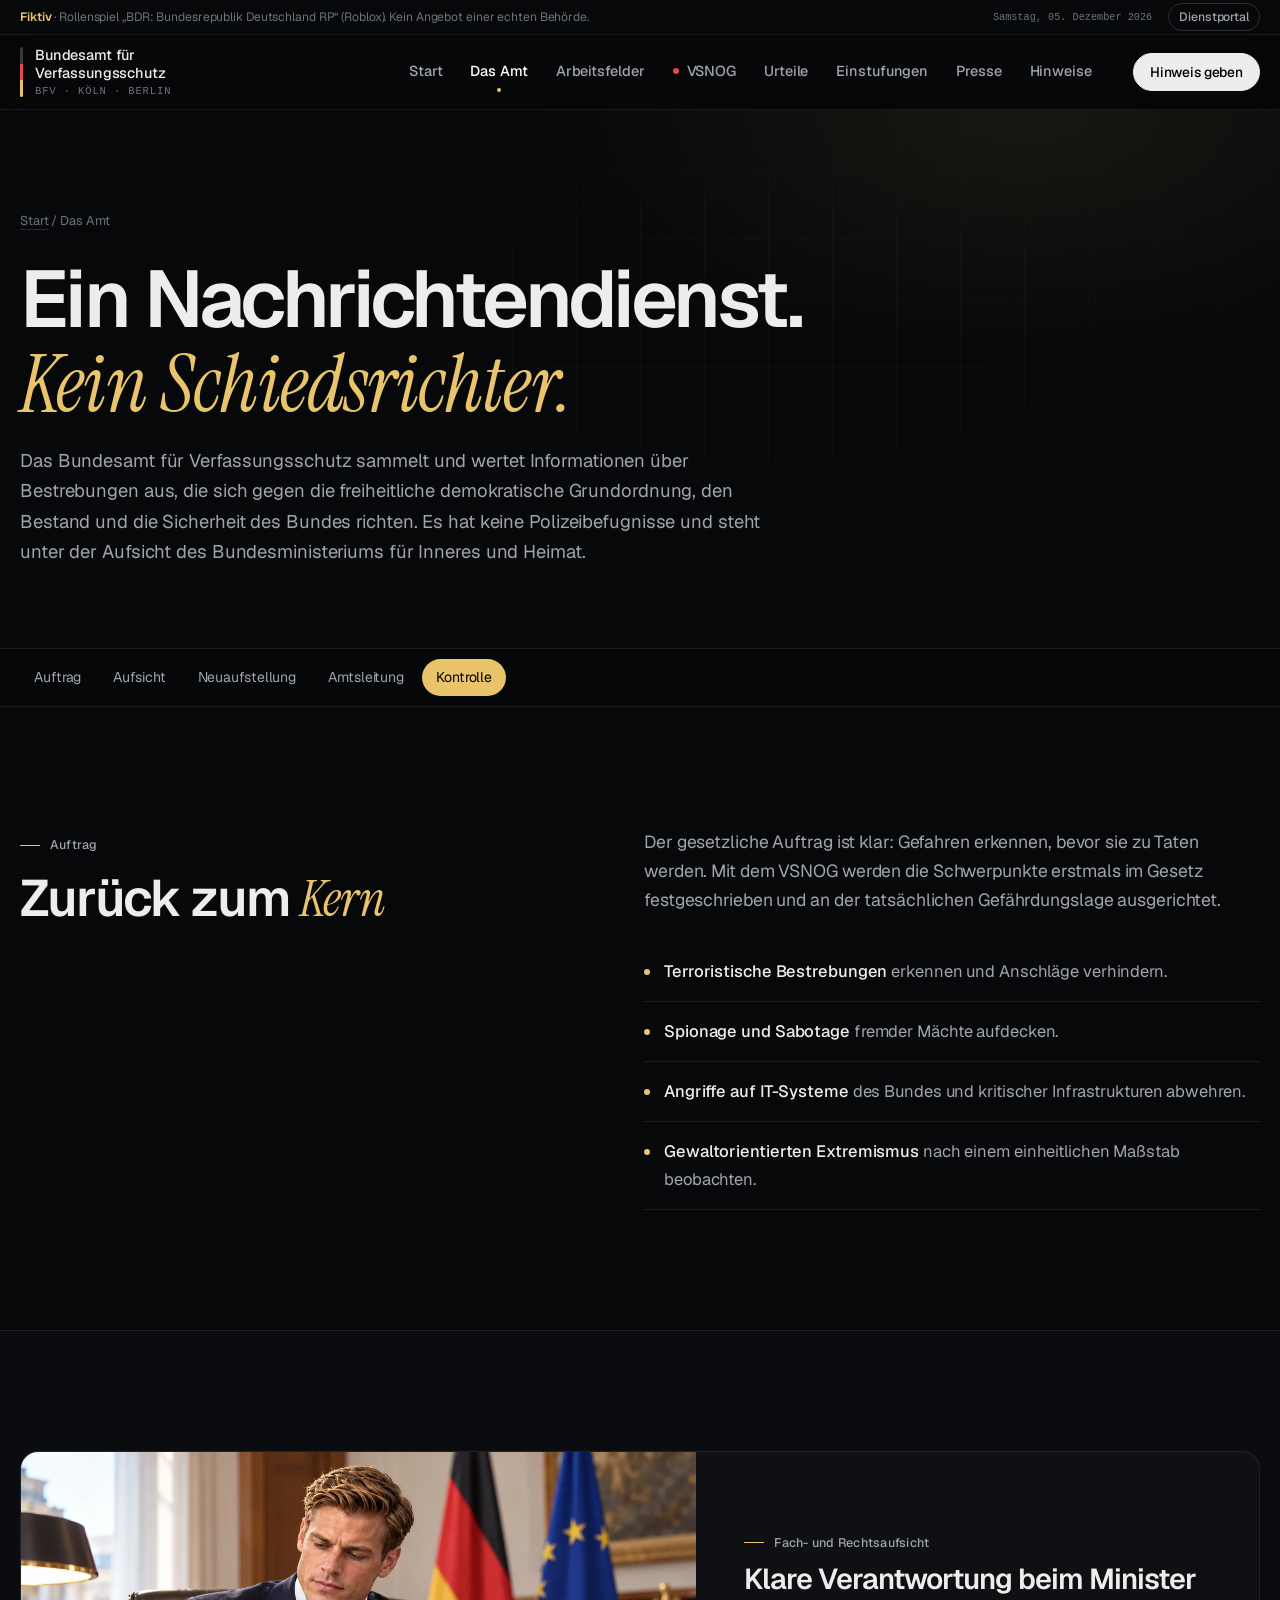
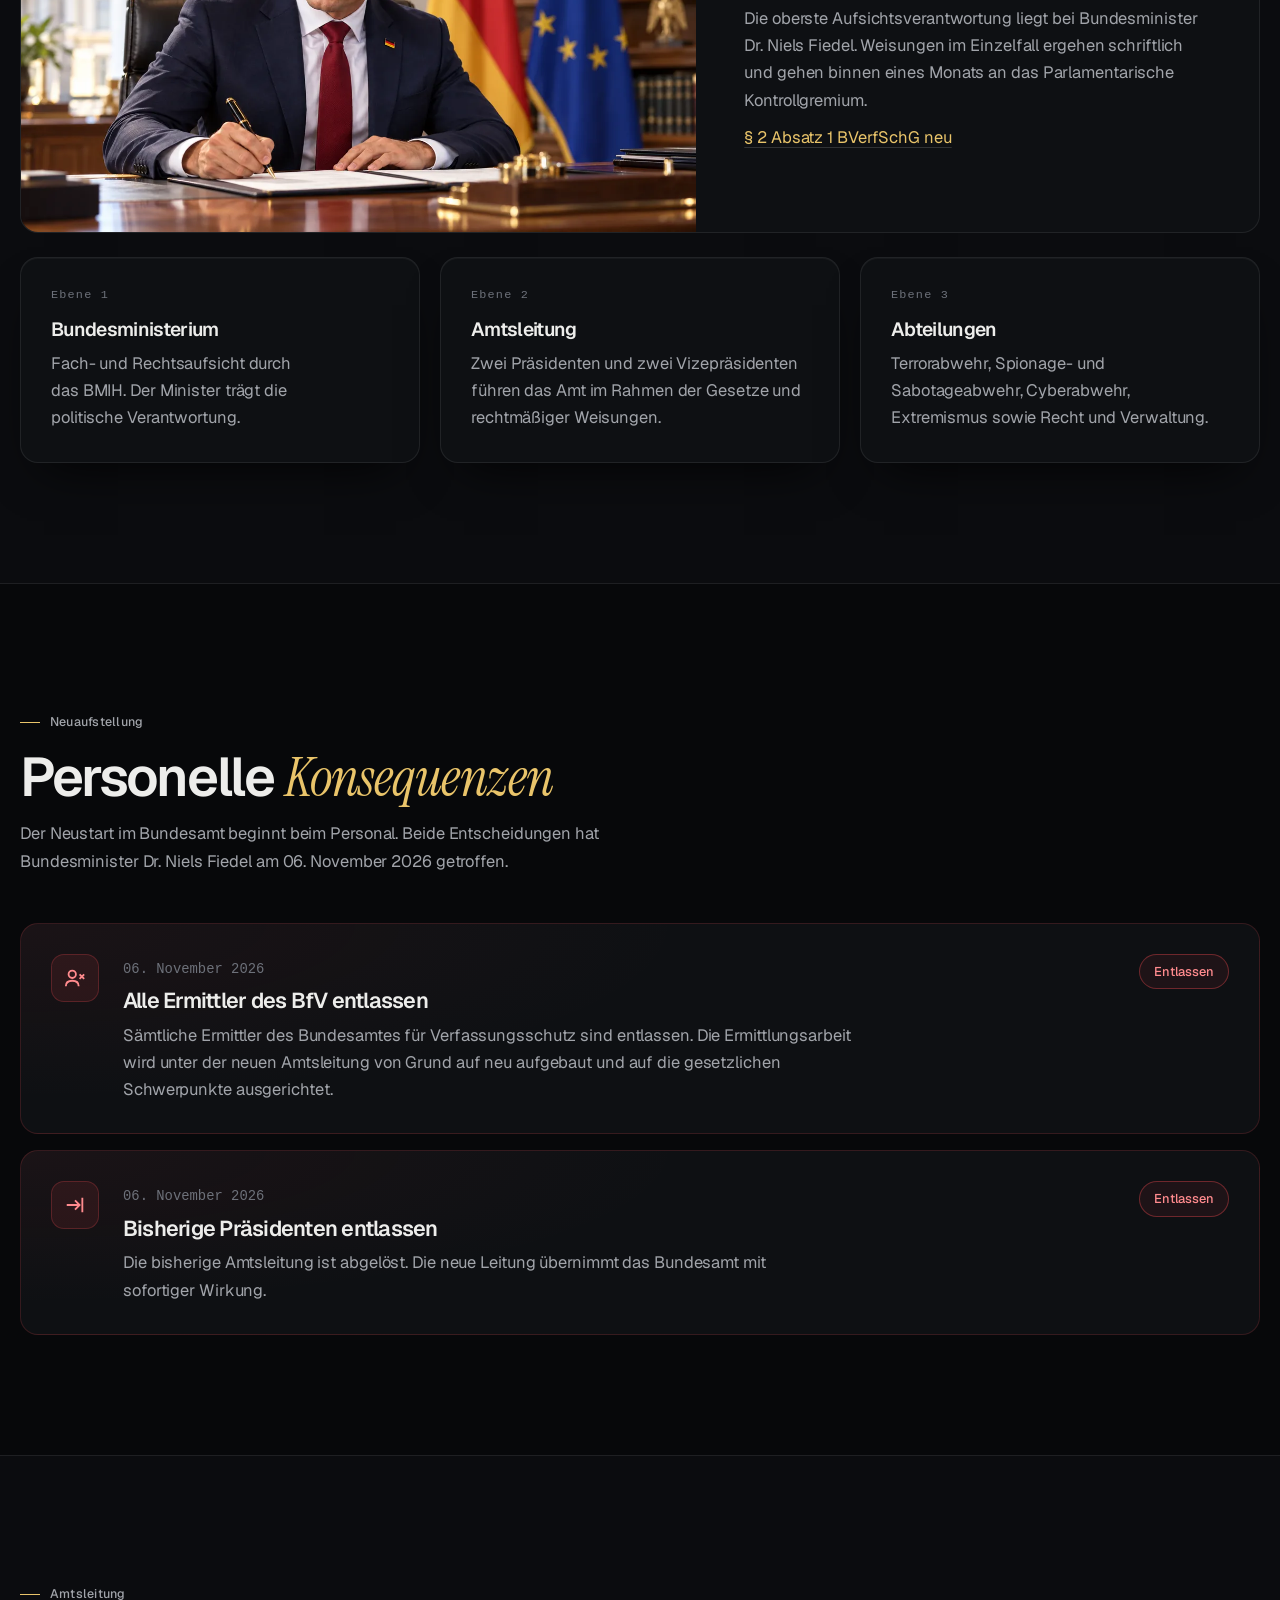
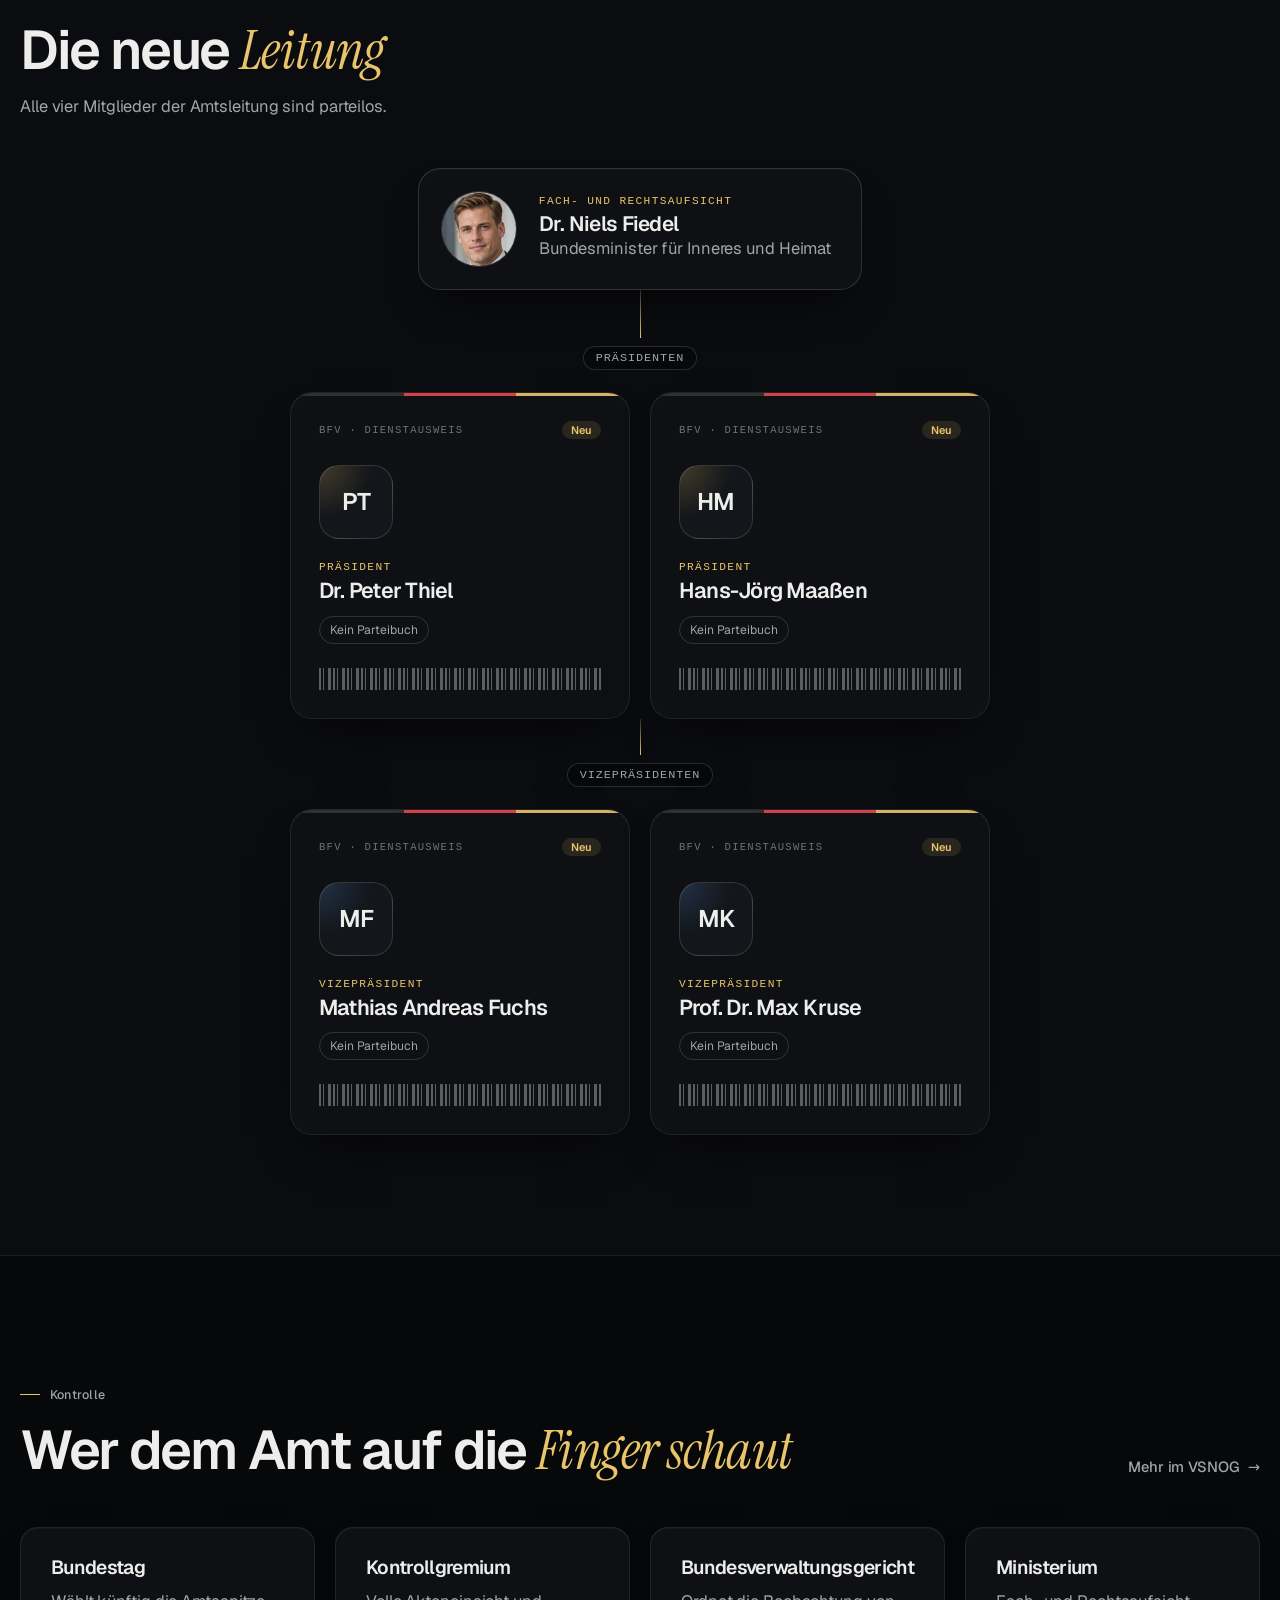
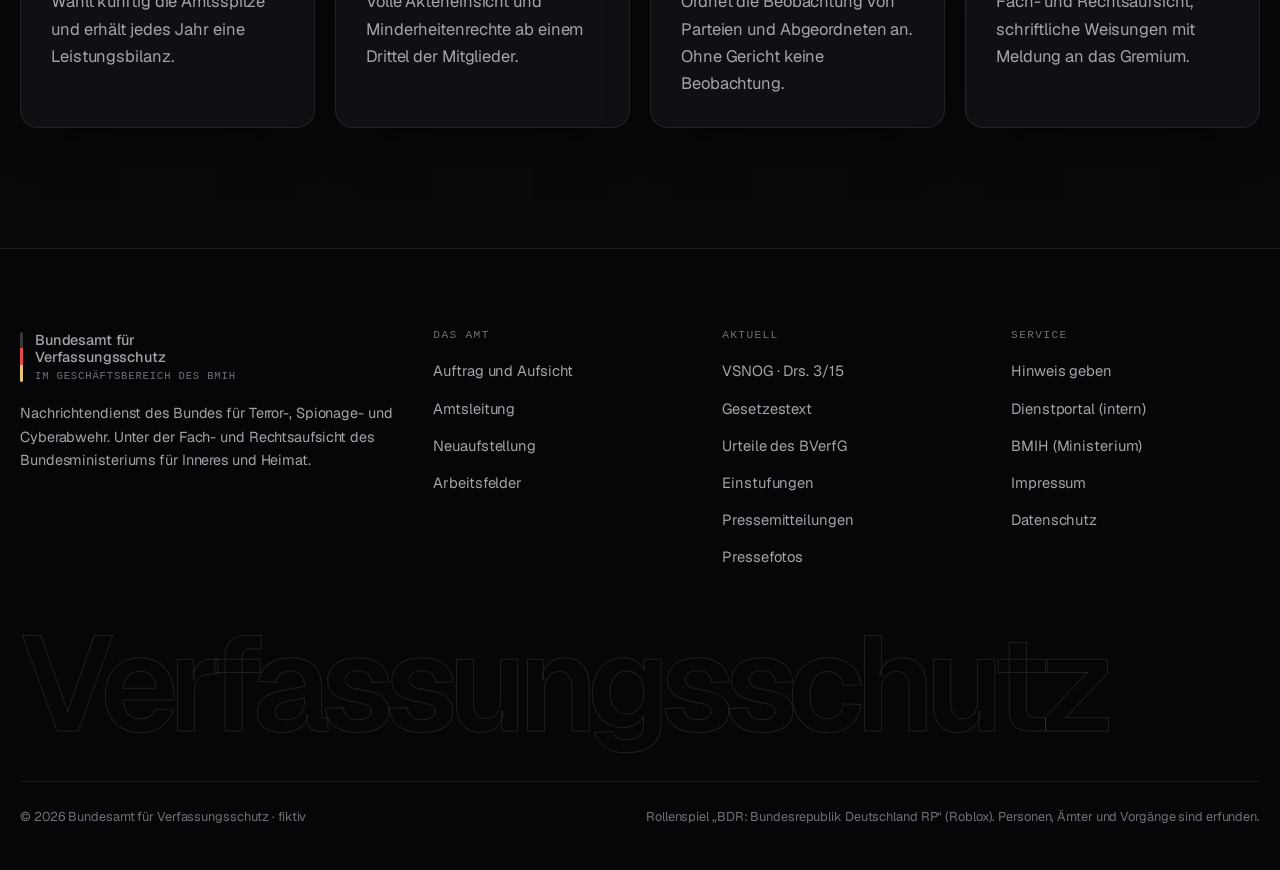
==== amt.html @ f642eb8d "Cache-Version anheben, damit der neue Kopf ohne Wappen sofort ankommt Co-Authored-By: Claude Opus 5." ====
<!doctype html>
<html lang="de">
<head>
  <meta charset="utf-8">
  <meta name="viewport" content="width=device-width, initial-scale=1">
  <title>Das Amt · Bundesamt für Verfassungsschutz · fiktiv</title>
  <meta name="description" content="Auftrag, Aufsicht, Neuaufstellung und die neue Amtsleitung des Bundesamtes für Verfassungsschutz (fiktiv).">
  <meta name="robots" content="noindex, nofollow">
  <meta name="theme-color" content="#07080a">
  <link rel="icon" href="assets/logo.svg" type="image/svg+xml">
  <link rel="preload" href="assets/fonts/geist.woff2" as="font" type="font/woff2" crossorigin>
  <link rel="stylesheet" href="assets/vs.css?v=3">
</head>
<body data-page="amt">
  <main id="main">
    <section class="page-head">
      <div class="hero-grid" aria-hidden="true"></div>
      <div class="container">
        <nav class="crumbs" aria-label="Brotkrumen"><a href="index.html">Start</a> / Das Amt</nav>
        <h1 class="reveal">Ein Nachrichtendienst. <span class="s">Kein Schiedsrichter.</span></h1>
        <p class="reveal" style="--d:.05s">Das Bundesamt für Verfassungsschutz sammelt und wertet Informationen über Bestrebungen aus, die sich gegen die freiheitliche demokratische Grundordnung, den Bestand und die Sicherheit des Bundes richten. Es hat keine Polizeibefugnisse und steht unter der Aufsicht des Bundesministeriums für Inneres und Heimat.</p>
      </div>
    </section>

    <nav class="subnav" aria-label="Auf dieser Seite"><div class="container">
      <a href="#auftrag">Auftrag</a><a href="#aufsicht">Aufsicht</a><a href="#personal">Neuaufstellung</a><a href="#leitung">Amtsleitung</a><a href="#kontrolle">Kontrolle</a>
    </div></nav>

    <section class="section" id="auftrag">
      <div class="container two">
        <div><span class="kicker">Auftrag</span><h2 style="font-size:clamp(2rem,4.4vw,3.2rem)">Zurück zum <span class="s">Kern</span></h2></div>
        <div>
          <p class="muted" style="font-size:1.1rem">Der gesetzliche Auftrag ist klar: Gefahren erkennen, bevor sie zu Taten werden. Mit dem VSNOG werden die Schwerpunkte erstmals im Gesetz festgeschrieben und an der tatsächlichen Gefährdungslage ausgerichtet.</p>
          <ul class="list-plain" style="margin-top:28px">
            <li><span><b>Terroristische Bestrebungen</b> erkennen und Anschläge verhindern.</span></li>
            <li><span><b>Spionage und Sabotage</b> fremder Mächte aufdecken.</span></li>
            <li><span><b>Angriffe auf IT-Systeme</b> des Bundes und kritischer Infrastrukturen abwehren.</span></li>
            <li><span><b>Gewaltorientierten Extremismus</b> nach einem einheitlichen Maßstab beobachten.</span></li>
          </ul>
        </div>
      </div>
    </section>

    <section class="section alt" id="aufsicht">
      <div class="container">
        <figure class="photo-band reveal">
          <img src="assets/fotos/buero-unterschrift.webp" alt="Bundesminister Dr. Niels Fiedel bei einer Unterzeichnung im Ministerbüro" width="1672" height="941" loading="lazy" decoding="async">
          <figcaption>
            <span class="kicker" style="margin:0">Fach- und Rechtsaufsicht</span>
            <b>Klare Verantwortung beim Minister</b>
            <span>Die oberste Aufsichtsverantwortung liegt bei Bundesminister Dr. Niels Fiedel. Weisungen im Einzelfall ergehen schriftlich und gehen binnen eines Monats an das Parlamentarische Kontrollgremium.</span>
            <a href="vsnog.html#art1" style="color:var(--gold)">§ 2 Absatz 1 BVerfSchG neu</a>
          </figcaption>
        </figure>
        <div class="grid-3">
          <article class="card reveal"><span class="num">Ebene 1</span><h3>Bundesministerium</h3><p>Fach- und Rechtsaufsicht durch das BMIH. Der Minister trägt die politische Verantwortung.</p></article>
          <article class="card reveal" style="--d:.05s"><span class="num">Ebene 2</span><h3>Amtsleitung</h3><p>Zwei Präsidenten und zwei Vizepräsidenten führen das Amt im Rahmen der Gesetze und rechtmäßiger Weisungen.</p></article>
          <article class="card reveal" style="--d:.1s"><span class="num">Ebene 3</span><h3>Abteilungen</h3><p>Terrorabwehr, Spionage- und Sabotageabwehr, Cyberabwehr, Extremismus sowie Recht und Verwaltung.</p></article>
        </div>
      </div>
    </section>

    <section class="section" id="personal">
      <div class="container">
        <div class="section-head"><div><span class="kicker">Neuaufstellung</span><h2>Personelle <span class="s">Konsequenzen</span></h2><p>Der Neustart im Bundesamt beginnt beim Personal. Beide Entscheidungen hat Bundesminister Dr. Niels Fiedel am 06. November 2026 getroffen.</p></div></div>
        <article class="alert reveal">
          <div class="ic"><svg viewBox="0 0 24 24" fill="none" stroke="currentColor" stroke-width="2" aria-hidden="true"><circle cx="9" cy="8" r="4"/><path d="M2 21c0-4 3-6 7-6s7 2 7 6M17 8l5 5M22 8l-5 5"/></svg></div>
          <div><time datetime="2026-11-06">06. November 2026</time><h3>Alle Ermittler des BfV entlassen</h3><p>Sämtliche Ermittler des Bundesamtes für Verfassungsschutz sind entlassen. Die Ermittlungsarbeit wird unter der neuen Amtsleitung von Grund auf neu aufgebaut und auf die gesetzlichen Schwerpunkte ausgerichtet.</p></div>
          <span class="stamp">Entlassen</span>
        </article>
        <article class="alert reveal" style="--d:.05s">
          <div class="ic"><svg viewBox="0 0 24 24" fill="none" stroke="currentColor" stroke-width="2" aria-hidden="true"><path d="M3 12h13M12 7l5 5-5 5M20 4v16"/></svg></div>
          <div><time datetime="2026-11-06">06. November 2026</time><h3>Bisherige Präsidenten entlassen</h3><p>Die bisherige Amtsleitung ist abgelöst. Die neue Leitung übernimmt das Bundesamt mit sofortiger Wirkung.</p></div>
          <span class="stamp">Entlassen</span>
        </article>
      </div>
    </section>

    <section class="section alt" id="leitung">
      <div class="container">
        <div class="section-head"><div><span class="kicker">Amtsleitung</span><h2>Die neue <span class="s">Leitung</span></h2><p>Alle vier Mitglieder der Amtsleitung sind parteilos.</p></div></div>
        <div class="org">
          <div class="org-top reveal"><img src="assets/fotos/minister-fiedel-av.webp" alt="" width="120" height="120"><div><span class="role">Fach- und Rechtsaufsicht</span><h3>Dr. Niels Fiedel</h3><span class="muted">Bundesminister für Inneres und Heimat</span></div></div>
          <div class="org-line" aria-hidden="true"></div>
          <span class="tier">Präsidenten</span>
          <div class="people">
            <article class="person reveal" data-rank="p"><div class="top"><span>BfV · Dienstausweis</span><span class="new">Neu</span></div><div class="av" aria-hidden="true">PT</div><span class="role">Präsident</span><h3>Dr. Peter Thiel</h3><span class="party">Kein Parteibuch</span><div class="code" aria-hidden="true"></div></article>
            <article class="person reveal" data-rank="p" style="--d:.05s"><div class="top"><span>BfV · Dienstausweis</span><span class="new">Neu</span></div><div class="av" aria-hidden="true">HM</div><span class="role">Präsident</span><h3>Hans-Jörg Maaßen</h3><span class="party">Kein Parteibuch</span><div class="code" aria-hidden="true"></div></article>
          </div>
          <div class="org-line" aria-hidden="true" style="height:36px"></div>
          <span class="tier">Vizepräsidenten</span>
          <div class="people">
            <article class="person reveal" data-rank="v"><div class="top"><span>BfV · Dienstausweis</span><span class="new">Neu</span></div><div class="av" aria-hidden="true">MF</div><span class="role">Vizepräsident</span><h3>Mathias Andreas Fuchs</h3><span class="party">Kein Parteibuch</span><div class="code" aria-hidden="true"></div></article>
            <article class="person reveal" data-rank="v" style="--d:.05s"><div class="top"><span>BfV · Dienstausweis</span><span class="new">Neu</span></div><div class="av" aria-hidden="true">MK</div><span class="role">Vizepräsident</span><h3>Prof. Dr. Max Kruse</h3><span class="party">Kein Parteibuch</span><div class="code" aria-hidden="true"></div></article>
          </div>
        </div>
      </div>
    </section>

    <section class="section" id="kontrolle">
      <div class="container">
        <div class="section-head"><div><span class="kicker">Kontrolle</span><h2>Wer dem Amt auf die <span class="s">Finger schaut</span></h2></div><a class="more" href="vsnog.html">Mehr im VSNOG</a></div>
        <div class="grid-4">
          <article class="card reveal"><h3>Bundestag</h3><p>Wählt künftig die Amtsspitze und erhält jedes Jahr eine Leistungsbilanz.</p></article>
          <article class="card reveal" style="--d:.05s"><h3>Kontrollgremium</h3><p>Volle Akteneinsicht und Minderheitenrechte ab einem Drittel der Mitglieder.</p></article>
          <article class="card reveal" style="--d:.1s"><h3>Bundesverwaltungsgericht</h3><p>Ordnet die Beobachtung von Parteien und Abgeordneten an. Ohne Gericht keine Beobachtung.</p></article>
          <article class="card reveal" style="--d:.15s"><h3>Ministerium</h3><p>Fach- und Rechtsaufsicht, schriftliche Weisungen mit Meldung an das Gremium.</p></article>
        </div>
      </div>
    </section>
  </main>
  <script src="assets/vs.js?v=4"></script>
</body>
</html>
---- assets/vs.css ----
/* Bundesamt für Verfassungsschutz (fiktiv, Rollenspiel) – Gestaltung „Nacht“.
   Nur dunkel. Ruhige Flächen, Haarlinien, große Typografie, Serifen-Kursiv als Akzent. */
@font-face { font-family: "Geist"; src: url("fonts/geist.woff2") format("woff2"); font-weight: 100 900; font-display: swap; }
@font-face { font-family: "Instrument Serif"; src: url("fonts/instrument-serif.woff2") format("woff2"); font-weight: 400; font-display: swap; }
@font-face { font-family: "Instrument Serif"; src: url("fonts/instrument-serif-italic.woff2") format("woff2"); font-weight: 400; font-style: italic; font-display: swap; }
@view-transition { navigation: auto; }

:root {
  color-scheme: dark;
  --font: "Geist", "Segoe UI", system-ui, sans-serif;
  --serif: "Instrument Serif", Georgia, serif;
  --mono: ui-monospace, "SF Mono", "Cascadia Mono", Consolas, monospace;
  --bg: #07080a;
  --bg-2: #0b0c0f;
  --surface: #0e1013;
  --surface-2: #13161a;
  --text: #ededeb;
  --text-2: #a1a4aa;
  --text-3: #6d717a;
  --line: rgb(255 255 255 / 0.08);
  --line-2: rgb(255 255 255 / 0.14);
  --gold: #e9c46a;
  --red: #e5484d;
  --ok: #46a758;
  --blue: #5b9cf5;
  --radius: 18px;
  --shadow: 0 1px 0 rgb(255 255 255 / 0.04) inset, 0 24px 48px -24px rgb(0 0 0 / 0.9);
  --ease: cubic-bezier(.22, 1, .36, 1);
  --w: 1240px;
}

*, *::before, *::after { box-sizing: border-box; }
html { scroll-behavior: smooth; scroll-padding-top: 140px; -webkit-text-size-adjust: 100%; }
body { margin: 0; background: var(--bg); color: var(--text); font: 400 16.5px/1.65 var(--font); letter-spacing: -0.006em; -webkit-font-smoothing: antialiased; overflow-x: hidden; }
img { max-width: 100%; height: auto; display: block; }
h1, h2, h3, h4 { margin: 0; font-weight: 600; letter-spacing: -0.035em; line-height: 1.05; text-wrap: balance; }
p { margin: 0; text-wrap: pretty; }
a { color: var(--text); text-decoration-color: var(--line-2); text-underline-offset: 4px; transition: color .2s, text-decoration-color .2s; }
a:hover { color: #fff; text-decoration-color: var(--gold); }
::selection { background: var(--gold); color: #000; }
:focus-visible { outline: 2px solid var(--gold); outline-offset: 3px; border-radius: 6px; }
.container { width: min(var(--w), 100% - 40px); margin-inline: auto; }
.muted { color: var(--text-2); }
.mono, time { font-family: var(--mono); font-size: .84em; letter-spacing: 0; }
.s { font-family: var(--serif); font-style: italic; font-weight: 400; letter-spacing: -0.01em; color: var(--gold); }
.skip { position: absolute; left: -999px; top: 8px; z-index: 200; padding: 10px 16px; background: var(--text); color: #000; border-radius: 99px; }
.skip:focus { left: 12px; }

/* Lesefortschritt */
.read-progress { position: fixed; inset: 0 0 auto 0; height: 2px; z-index: 120; pointer-events: none; transform-origin: 0 50%; transform: scaleX(var(--rp, 0)); background: linear-gradient(90deg, #333 0 33.3%, var(--red) 33.3% 66.6%, var(--gold) 66.6%); }

/* Hinweisleiste: fiktiv */
.rp-bar { border-bottom: 1px solid var(--line); background: var(--bg); color: var(--text-3); font-size: .76rem; }
.rp-bar .container { display: flex; align-items: center; justify-content: space-between; gap: 16px; min-height: 34px; }
.rp-bar b { color: var(--gold); font-weight: 600; }
.rp-bar .day { white-space: nowrap; }

/* Kopf */
.site-header { position: sticky; top: 0; z-index: 100; background: rgb(7 8 10 / .74); backdrop-filter: saturate(160%) blur(18px); -webkit-backdrop-filter: saturate(160%) blur(18px); border-bottom: 1px solid var(--line); view-transition-name: kopf; }
.head-row { display: flex; align-items: center; gap: 28px; min-height: 74px; }
.logo { display: inline-flex; align-items: stretch; gap: 12px; text-decoration: none; color: var(--text); flex-shrink: 0; }
.logo .flag { display: flex; flex-direction: column; width: 3px; border-radius: 2px; overflow: hidden; }
.logo .flag i { flex: 1; }
.logo .flag i:nth-child(1) { background: #3a3a3a; }
.logo .flag i:nth-child(2) { background: var(--red); }
.logo .flag i:nth-child(3) { background: var(--gold); }
.logo .words { font-size: .9rem; font-weight: 500; letter-spacing: -0.01em; line-height: 1.22; }
.logo .words small { display: block; margin-top: 3px; color: var(--text-3); font: 500 .66rem var(--mono); letter-spacing: .08em; text-transform: uppercase; }
.mainnav { display: flex; gap: 2px; margin-left: auto; }
.mainnav a { position: relative; padding: 8px 13px; border-radius: 99px; color: var(--text-2); font-size: .9rem; font-weight: 500; text-decoration: none; transition: color .2s, background .2s; }
.mainnav a::after { content: ""; position: absolute; left: 50%; bottom: 0; width: 4px; height: 4px; border-radius: 50%; background: var(--gold); transform: translateX(-50%) scale(0); transition: transform .3s var(--ease); }
.mainnav a:hover { color: var(--text); background: rgb(255 255 255 / .04); }
.mainnav a[aria-current="page"] { color: #fff; }
.mainnav a[aria-current="page"]::after { transform: translateX(-50%) scale(1); }
.mainnav a.hot::before { content: ""; display: inline-block; width: 6px; height: 6px; margin-right: 8px; vertical-align: 2px; border-radius: 50%; background: var(--red); animation: hot 2.2s ease-out infinite; }
@keyframes hot { 0% { box-shadow: 0 0 0 0 rgb(229 72 77 / .6); } 70%, 100% { box-shadow: 0 0 0 7px rgb(229 72 77 / 0); } }
.head-cta { flex-shrink: 0; }
.menu-btn { display: none; margin-left: auto; width: 44px; height: 44px; align-items: center; justify-content: center; border: 1px solid var(--line-2); border-radius: 99px; background: transparent; color: var(--text); cursor: pointer; }
.menu-btn svg { width: 18px; height: 18px; }

/* Schaltflächen */
.btn { position: relative; display: inline-flex; align-items: center; gap: 10px; padding: 12px 22px; border: 1px solid var(--line-2); border-radius: 99px; background: transparent; color: var(--text); font: 500 .93rem var(--font); letter-spacing: -0.01em; text-decoration: none; cursor: pointer; transition: background .25s, border-color .25s, color .25s, transform .25s var(--ease), box-shadow .25s; }
.btn:hover { background: rgb(255 255 255 / .06); border-color: rgb(255 255 255 / .3); color: #fff; transform: translateY(-1px); }
.btn:active { transform: scale(.98); }
.btn-primary { background: var(--text); border-color: var(--text); color: #000; }
.btn-primary:hover { background: #fff; border-color: #fff; color: #000; box-shadow: 0 10px 40px -10px rgb(233 196 106 / .55); }
.btn-sm { padding: 9px 16px; font-size: .86rem; }
.btn svg { width: 15px; height: 15px; }

/* Abschnitte */
.section { padding: 120px 0; }
.section.alt { background: var(--bg-2); border-block: 1px solid var(--line); }
.section-head { display: flex; justify-content: space-between; align-items: end; gap: 24px; margin-bottom: 48px; }
.section-head h2 { font-size: clamp(2rem, 4.4vw, 3.4rem); }
.section-head p { margin-top: 14px; max-width: 60ch; color: var(--text-2); }
.kicker { display: inline-flex; align-items: center; gap: 10px; margin-bottom: 16px; color: var(--text-2); font-size: .78rem; font-weight: 500; letter-spacing: .02em; }
.kicker::before { content: ""; width: 20px; height: 1px; background: var(--gold); }
.more { display: inline-flex; align-items: center; gap: 8px; color: var(--text-2); font-size: .92rem; font-weight: 500; text-decoration: none; white-space: nowrap; }
.more::after { content: "→"; transition: transform .3s var(--ease); }
.more:hover { color: #fff; }
.more:hover::after { transform: translateX(4px); }

/* Startbühne */
.hero { position: relative; overflow: hidden; isolation: isolate; padding: 110px 0 96px; border-bottom: 1px solid var(--line); }
.hero::before { content: ""; position: absolute; inset: 0; z-index: -2;
  background: radial-gradient(900px 520px at 78% 10%, rgb(233 196 106 / .10), transparent 65%), radial-gradient(700px 500px at 0% 100%, rgb(91 156 245 / .05), transparent 70%); }
.hero-grid { position: absolute; inset: 0; z-index: -1; opacity: .5; pointer-events: none; overflow: hidden;
  background-image: linear-gradient(var(--line) 1px, transparent 1px), linear-gradient(90deg, var(--line) 1px, transparent 1px);
  background-size: 64px 64px; mask-image: radial-gradient(70% 70% at 60% 40%, #000 20%, transparent 75%); -webkit-mask-image: radial-gradient(70% 70% at 60% 40%, #000 20%, transparent 75%); }
.hero-grid::after { content: ""; position: absolute; left: 0; right: 0; height: 160px; top: -160px; background: linear-gradient(180deg, transparent, rgb(233 196 106 / .07), transparent); animation: scan 9s linear infinite; }
@keyframes scan { to { transform: translateY(1100px); } }
.hero-in { display: grid; grid-template-columns: minmax(0, 1.25fr) minmax(0, .9fr); gap: 64px; align-items: center; }
.eyebrow { display: inline-flex; flex-wrap: wrap; align-items: center; gap: 10px; margin-bottom: 30px; padding: 6px 14px 6px 8px; border: 1px solid var(--line-2); border-radius: 99px; color: var(--text-2); font-size: .8rem; text-decoration: none; background: rgb(255 255 255 / .02); }
.eyebrow b { padding: 2px 9px; border-radius: 99px; background: rgb(229 72 77 / .14); color: #ff8b8e; font-weight: 600; font-size: .72rem; }
a.eyebrow:hover { border-color: rgb(255 255 255 / .3); color: var(--text); }
.hero h1 { font-size: clamp(3rem, 7.6vw, 6.4rem); letter-spacing: -0.055em; line-height: .96; }
.hero h1 .s { display: inline-block; font-size: 1.04em; padding-right: .05em; }
.hero .lead { max-width: 54ch; margin-top: 28px; font-size: 1.18rem; color: var(--text-2); }
.hero .actions { display: flex; flex-wrap: wrap; gap: 12px; margin-top: 36px; }

/* Lagebild-Tafel */
.lage { position: relative; padding: 26px; border: 1px solid var(--line-2); border-radius: 22px; background: linear-gradient(180deg, rgb(255 255 255 / .03), rgb(255 255 255 / .01)), var(--surface); box-shadow: var(--shadow); }
.lage::before { content: ""; position: absolute; left: 26px; right: 26px; top: -1px; height: 1px; background: linear-gradient(90deg, transparent, var(--gold), transparent); }
.lage-head { display: flex; align-items: center; justify-content: space-between; gap: 12px; padding-bottom: 16px; margin-bottom: 6px; border-bottom: 1px solid var(--line); }
.lage-head span { font: 500 .7rem var(--mono); letter-spacing: .12em; text-transform: uppercase; color: var(--text-3); }
.lage-head .live { display: inline-flex; align-items: center; gap: 7px; color: var(--ok); }
.lage-head .live::before { content: ""; width: 6px; height: 6px; border-radius: 50%; background: currentColor; animation: hot 2.2s ease-out infinite; }
.lage ul { list-style: none; margin: 0; padding: 0; }
.lage li { display: grid; grid-template-columns: 1fr auto; gap: 4px 16px; padding: 14px 0; border-bottom: 1px solid var(--line); }
.lage li:last-child { border-bottom: 0; }
.lage li small { grid-column: 1 / -1; color: var(--text-3); font-size: .8rem; }
.lage li b { font-weight: 500; font-size: .95rem; }
.pill { justify-self: end; align-self: start; display: inline-flex; align-items: center; gap: 6px; padding: 2px 10px; border-radius: 99px; border: 1px solid var(--line-2); font: 500 .72rem var(--font); color: var(--text-2); white-space: nowrap; }
.pill::before { content: ""; width: 6px; height: 6px; border-radius: 50%; background: var(--c, var(--text-3)); }
.pill.ok { --c: var(--ok); }
.pill.red { --c: var(--red); color: #ff8b8e; border-color: rgb(229 72 77 / .3); }
.pill.gold { --c: var(--gold); color: var(--gold); border-color: rgb(233 196 106 / .3); }
.pill.blue { --c: var(--blue); }
.mini-clock { display: grid; grid-template-columns: repeat(4, 1fr); gap: 8px; margin-top: 18px; }
.mini-clock div { padding: 10px 4px; text-align: center; border: 1px solid var(--line); border-radius: 12px; background: var(--bg-2); }
.mini-clock b { display: block; font-size: 1.5rem; font-weight: 600; letter-spacing: -0.04em; font-variant-numeric: tabular-nums; }
.mini-clock span { color: var(--text-3); font-size: .7rem; }
.is-live .mini-clock { display: none; }
.live-note { display: none; margin-top: 16px; padding: 12px 14px; border-radius: 12px; background: rgb(70 167 88 / .1); color: #8fd19c; font-size: .88rem; }
.is-live .live-note { display: block; }

/* Laufband */
.marquee { overflow: hidden; border-bottom: 1px solid var(--line); background: var(--bg-2); }
.marquee-run { display: flex; width: max-content; gap: 48px; padding: 16px 0; animation: run 40s linear infinite; }
.marquee span { display: inline-flex; align-items: center; gap: 48px; color: var(--text-3); font-size: .9rem; font-weight: 500; white-space: nowrap; }
.marquee span::after { content: "✦"; color: var(--gold); font-size: .7rem; }
@keyframes run { to { transform: translateX(-50%); } }

/* Flächen */
.card { position: relative; isolation: isolate; padding: 30px; background: var(--surface); border: 1px solid var(--line); border-radius: var(--radius); box-shadow: var(--shadow); transition: border-color .35s, transform .5s var(--ease); }
.card::after { content: ""; position: absolute; inset: 0; z-index: -1; border-radius: inherit; opacity: 0; pointer-events: none; transition: opacity .4s; background: radial-gradient(420px circle at var(--mx, 50%) var(--my, 0%), rgb(233 196 106 / .07), transparent 60%); }
.card:hover::after { opacity: 1; }
a.card { display: block; text-decoration: none; color: var(--text); }
a.card:hover, .card.lift:hover { border-color: var(--line-2); transform: translateY(-3px); color: var(--text); }
.card h3 { font-size: 1.2rem; margin-bottom: 10px; }
.card p { color: var(--text-2); }
.ico { display: grid; place-items: center; width: 46px; height: 46px; margin-bottom: 22px; border-radius: 13px; color: var(--gold); background: rgb(233 196 106 / .08); border: 1px solid rgb(233 196 106 / .18); }
.ico svg { width: 22px; height: 22px; }
.grid-4 { display: grid; grid-template-columns: repeat(4, minmax(0, 1fr)); gap: 20px; }
.grid-3 { display: grid; grid-template-columns: repeat(3, minmax(0, 1fr)); gap: 20px; }
.grid-2 { display: grid; grid-template-columns: repeat(2, minmax(0, 1fr)); gap: 20px; }
.two { display: grid; grid-template-columns: minmax(0, 1fr) minmax(0, 1.1fr); gap: 64px; align-items: start; }
.num { display: block; margin-bottom: 18px; color: var(--text-3); font: 500 .74rem var(--mono); letter-spacing: .1em; }
.card .foot { display: flex; justify-content: space-between; align-items: center; gap: 12px; margin-top: 22px; padding-top: 16px; border-top: 1px solid var(--line); color: var(--text-3); font-size: .8rem; }

/* Bento Start */
.bento { display: grid; grid-template-columns: 1.35fr 1fr 1fr; gap: 20px; }
.bento .feature { grid-row: span 2; display: flex; flex-direction: column; padding: 0; overflow: hidden; }
.bento .feature figure { margin: 0; position: relative; aspect-ratio: 16 / 11; overflow: hidden; }
.bento .feature img { width: 100%; height: 100%; object-fit: cover; transition: transform 1.2s var(--ease); }
.bento .feature:hover img { transform: scale(1.03); }
.bento .feature figure::after { content: ""; position: absolute; inset: auto 0 0 0; height: 50%; background: linear-gradient(transparent, var(--surface)); }
.bento .feature .body { padding: 4px 34px 34px; margin-top: auto; }
.bento .feature h3 { font-size: clamp(1.6rem, 2.6vw, 2.2rem); letter-spacing: -0.035em; line-height: 1.08; }
.meta { display: flex; flex-wrap: wrap; align-items: center; gap: 8px 14px; margin-bottom: 14px; color: var(--text-3); font-size: .8rem; }
.tag { padding: 3px 10px; border-radius: 99px; background: rgb(255 255 255 / .05); border: 1px solid var(--line); color: var(--text-2); font-size: .72rem; font-weight: 500; }
.tag.red { background: rgb(229 72 77 / .1); border-color: rgb(229 72 77 / .25); color: #ff8b8e; }
.tag.gold { background: rgb(233 196 106 / .08); border-color: rgb(233 196 106 / .25); color: var(--gold); }

/* Zahlen */
.stats { display: grid; grid-template-columns: repeat(4, minmax(0, 1fr)); border: 1px solid var(--line); border-radius: var(--radius); overflow: hidden; background: var(--surface); }
.stat { padding: 30px 28px; border-right: 1px solid var(--line); }
.stat:last-child { border-right: 0; }
.stat b { display: block; font-size: clamp(2.2rem, 4vw, 3.2rem); font-weight: 600; letter-spacing: -0.05em; line-height: 1; font-variant-numeric: tabular-nums; }
.stat b .s { font-size: .9em; }
.stat span { display: block; margin-top: 12px; color: var(--text-2); font-size: .9rem; }

/* Zitat mit Foto */
.stage { position: relative; overflow: hidden; isolation: isolate; min-height: 620px; display: flex; align-items: flex-end; border-block: 1px solid var(--line); }
.stage > img { position: absolute; inset: 0; z-index: -2; width: 100%; height: 100%; object-fit: cover; object-position: 30% 30%; }
.stage::before { content: ""; position: absolute; inset: 0; z-index: -1; background: linear-gradient(90deg, rgb(7 8 10 / .15) 0%, rgb(7 8 10 / .7) 52%, rgb(7 8 10 / .96) 75%), linear-gradient(0deg, var(--bg) 0%, transparent 40%); }
.stage .container { display: flex; justify-content: flex-end; padding: 96px 0; }
.stage figure { margin: 0; max-width: 560px; }
.stage blockquote { margin: 0 0 26px; font-family: var(--serif); font-size: clamp(1.7rem, 3.2vw, 2.5rem); line-height: 1.18; letter-spacing: -0.01em; }
.stage figcaption b { display: block; font-weight: 600; }
.stage figcaption span { color: var(--text-2); font-size: .92rem; }
.stage .btn { margin-top: 26px; }

/* Leitung / Organigramm */
.org { display: grid; justify-items: center; }
.org-top { display: flex; align-items: center; gap: 22px; padding: 22px 30px 22px 22px; background: var(--surface); border: 1px solid var(--line-2); border-radius: 22px; box-shadow: var(--shadow); }
.org-top img { width: 76px; height: 76px; border-radius: 50%; object-fit: cover; border: 1px solid var(--line-2); }
.org-top h3 { font-size: 1.3rem; }
.role { display: block; margin-bottom: 6px; color: var(--gold); font: 500 .7rem var(--mono); letter-spacing: .12em; text-transform: uppercase; }
.org-line { width: 1px; height: 48px; background: linear-gradient(var(--line-2), var(--gold)); }
.tier { margin: 8px 0 22px; padding: 4px 12px; border: 1px solid var(--line-2); border-radius: 99px; color: var(--text-2); font: 500 .74rem var(--mono); letter-spacing: .08em; text-transform: uppercase; background: var(--bg); }
.people { display: grid; grid-template-columns: repeat(2, minmax(0, 340px)); gap: 20px; justify-content: center; width: 100%; }
.person { position: relative; overflow: hidden; padding: 28px; border: 1px solid var(--line); border-radius: 22px; background: var(--surface); box-shadow: var(--shadow); transition: transform .5s var(--ease), border-color .35s; }
.person:hover { transform: translateY(-3px); border-color: var(--line-2); }
.person::before { content: ""; position: absolute; inset: 0 0 auto 0; height: 3px; background: linear-gradient(90deg, #333 0 33.3%, var(--red) 33.3% 66.6%, var(--gold) 66.6%); opacity: .9; }
.person .top { display: flex; justify-content: space-between; align-items: center; margin-bottom: 26px; color: var(--text-3); font: 500 .66rem var(--mono); letter-spacing: .12em; text-transform: uppercase; }
.person .new { padding: 2px 9px; border-radius: 99px; background: rgb(233 196 106 / .12); color: var(--gold); font: 600 .68rem var(--font); letter-spacing: 0; text-transform: none; }
.av { display: grid; place-items: center; width: 74px; height: 74px; margin-bottom: 22px; border-radius: 20px; font-size: 1.5rem; font-weight: 600; letter-spacing: -0.04em; color: var(--text); background: radial-gradient(120% 120% at 0% 0%, rgb(233 196 106 / .22), transparent 60%), var(--surface-2); border: 1px solid var(--line-2); }
.person[data-rank="v"] .av { background: radial-gradient(120% 120% at 0% 0%, rgb(91 156 245 / .2), transparent 60%), var(--surface-2); }
.person h3 { font-size: 1.35rem; }
.person p { margin-top: 12px; color: var(--text-2); font-size: .92rem; }
.person .party { display: inline-flex; margin-top: 14px; padding: 3px 10px; border-radius: 99px; border: 1px solid var(--line-2); color: var(--text-2); font-size: .76rem; }
.person .code { height: 22px; margin-top: 24px; opacity: .35; background: repeating-linear-gradient(90deg, var(--text) 0 2px, transparent 2px 4px, var(--text) 4px 5px, transparent 5px 9px, var(--text) 9px 12px, transparent 12px 14px); }

/* Personalmeldungen */
.alert { display: grid; grid-template-columns: auto 1fr auto; gap: 24px; align-items: start; padding: 30px; border: 1px solid rgb(229 72 77 / .18); border-radius: var(--radius); background: radial-gradient(90% 140% at 0% 0%, rgb(229 72 77 / .06), transparent 60%), var(--surface); }
.alert + .alert { margin-top: 16px; }
.alert .ic { display: grid; place-items: center; width: 48px; height: 48px; border-radius: 13px; color: #ff8b8e; background: rgb(229 72 77 / .1); border: 1px solid rgb(229 72 77 / .25); }
.alert .ic svg { width: 22px; height: 22px; }
.alert time { color: var(--text-3); }
.alert h3 { margin: 8px 0 10px; font-size: 1.35rem; }
.alert p { color: var(--text-2); max-width: 70ch; }
.stamp { padding: 6px 14px; border-radius: 99px; border: 1px solid rgb(229 72 77 / .4); color: #ff8b8e; font-size: .8rem; font-weight: 500; background: rgb(229 72 77 / .08); white-space: nowrap; }

/* Foto-Band */
.photo-band { display: grid; grid-template-columns: 1.2fr 1fr; margin: 0 0 24px; overflow: hidden; border: 1px solid var(--line); border-radius: var(--radius); background: var(--surface); }
.photo-band img { width: 100%; height: 100%; object-fit: cover; min-height: 320px; }
.photo-band figcaption { display: flex; flex-direction: column; justify-content: center; gap: 10px; padding: 48px; }
.photo-band figcaption b { font-size: 1.8rem; font-weight: 600; letter-spacing: -0.035em; line-height: 1.1; }
.photo-band figcaption span { color: var(--text-2); }

/* Seitenkopf */
.page-head { position: relative; overflow: hidden; isolation: isolate; padding: 100px 0 80px; border-bottom: 1px solid var(--line); }
.page-head::before { content: ""; position: absolute; inset: 0; z-index: -2; background: radial-gradient(700px 360px at 80% 0%, rgb(233 196 106 / .08), transparent 70%); }
.page-head .hero-grid { opacity: .35; }
.page-head h1 { max-width: 18ch; font-size: clamp(2.6rem, 6.4vw, 5rem); letter-spacing: -0.045em; margin-bottom: 20px; }
.page-head p { max-width: 62ch; font-size: 1.15rem; color: var(--text-2); }
.crumbs { margin-bottom: 26px; color: var(--text-3); font-size: .8rem; }
.crumbs a { color: var(--text-3); }

/* Unternavigation */
.subnav { position: sticky; top: 75px; z-index: 50; border-bottom: 1px solid var(--line); background: rgb(7 8 10 / .82); backdrop-filter: blur(16px); -webkit-backdrop-filter: blur(16px); }
.subnav .container { display: flex; gap: 4px; overflow-x: auto; padding: 10px 0; scrollbar-width: none; }
.subnav .container::-webkit-scrollbar { display: none; }
.subnav a { flex-shrink: 0; padding: 7px 14px; border-radius: 99px; color: var(--text-2); font-size: .88rem; text-decoration: none; transition: background .2s, color .2s; }
.subnav a:hover { color: var(--text); background: rgb(255 255 255 / .05); }
.subnav a.on { background: var(--gold); color: #000; }

/* Vergleich */
.compare { border: 1px solid var(--line); border-radius: var(--radius); overflow: hidden; background: var(--surface); }
.cmp-row { display: grid; grid-template-columns: 1fr 1.3fr 1.3fr; gap: 24px; padding: 20px 28px; border-bottom: 1px solid var(--line); }
.cmp-row:last-child { border-bottom: 0; }
.cmp-head { background: var(--bg-2); color: var(--text-3); font: 500 .72rem var(--mono); letter-spacing: .1em; text-transform: uppercase; }
.cmp-head .g { color: var(--gold); }
.cmp-row b { font-weight: 500; }
.cmp-row .old { color: var(--text-3); text-decoration: line-through; text-decoration-color: rgb(229 72 77 / .5); }
.cmp-row .new::before { content: "✓ "; color: var(--ok); }

/* Zeitleiste */
.timeline { display: grid; grid-template-columns: repeat(5, minmax(0, 1fr)); list-style: none; margin: 0; padding: 0; }
.timeline li { position: relative; padding: 34px 20px 0 0; }
.timeline li::before { content: ""; position: absolute; top: 8px; left: 0; right: 0; height: 1px; background: var(--line-2); }
.timeline li::after { content: ""; position: absolute; top: 3px; left: 0; width: 11px; height: 11px; border-radius: 50%; background: var(--bg); border: 1px solid var(--line-2); }
.timeline li.done::after { background: var(--text); border-color: var(--text); }
.timeline li.now::after { background: var(--gold); border-color: var(--gold); box-shadow: 0 0 0 6px rgb(233 196 106 / .18); }
.timeline time { color: var(--text-3); }
.timeline b { display: block; margin: 6px 0; font-weight: 600; }
.timeline p { color: var(--text-2); font-size: .9rem; }

/* FAQ */
.faq { display: grid; gap: 12px; }
.faq details { border: 1px solid var(--line); border-radius: 16px; background: var(--surface); transition: border-color .3s; }
.faq details[open] { border-color: var(--line-2); }
.faq summary { display: flex; justify-content: space-between; align-items: center; gap: 16px; padding: 20px 24px; cursor: pointer; list-style: none; font-weight: 500; }
.faq summary::-webkit-details-marker { display: none; }
.faq summary::after { content: "+"; color: var(--gold); font-size: 1.3rem; transition: transform .3s var(--ease); }
.faq details[open] summary::after { transform: rotate(45deg); }
.faq details p { padding: 0 24px 22px; color: var(--text-2); }

/* Gesetzestext */
.law-text { display: grid; grid-template-columns: 240px minmax(0, 1fr); gap: 48px; align-items: start; }
.law-toc { position: sticky; top: 150px; display: grid; gap: 4px; padding: 20px; border: 1px solid var(--line); border-radius: 16px; background: var(--surface); }
.law-toc b { margin-bottom: 8px; color: var(--text-3); font: 500 .7rem var(--mono); letter-spacing: .12em; text-transform: uppercase; }
.law-toc a { padding: 6px 10px; border-radius: 8px; color: var(--text-2); font-size: .9rem; text-decoration: none; }
.law-toc a:hover { background: rgb(255 255 255 / .05); color: var(--text); }
.art { margin-bottom: 44px; }
.art h3 { font-size: 1.7rem; }
.art .sub { margin: 6px 0 20px; color: var(--gold); font-family: var(--serif); font-style: italic; font-size: 1.3rem; }
.art details { margin-bottom: 12px; border: 1px solid var(--line); border-radius: 16px; background: var(--surface); }
.art summary { padding: 18px 22px; cursor: pointer; list-style: none; font-weight: 500; }
.art summary::-webkit-details-marker { display: none; }
.art summary small { margin-left: 8px; color: var(--text-3); font-weight: 400; }
.art summary::before { content: "§"; margin-right: 12px; color: var(--gold); font-family: var(--serif); }
.norm { padding: 0 22px 22px; }
.norm p, .art > p { margin-bottom: 12px; color: var(--text-2); }
.norm ol { margin: 0 0 12px; color: var(--text-2); }
.why { padding: 14px 16px; border-left: 2px solid var(--gold); border-radius: 0 10px 10px 0; background: rgb(233 196 106 / .05); }
.why b { color: var(--text); }

/* Drucksache */
.ds-strip { display: flex; flex-wrap: wrap; margin-bottom: 30px; border: 1px solid var(--line-2); border-radius: 99px; width: fit-content; overflow: hidden; font-size: .78rem; color: var(--text-2); }
.ds-strip span { padding: 6px 14px; border-right: 1px solid var(--line); }
.ds-strip span:last-child { border-right: 0; }
.ds-strip .red { background: rgb(229 72 77 / .12); color: #ff8b8e; font-weight: 600; }
.big-title { font-size: clamp(4rem, 12vw, 9.5rem); letter-spacing: -0.07em; line-height: .9; }
.big-title .s { font-size: 1.02em; }

/* Meldungen */
.news { display: grid; border-top: 1px solid var(--line); }
.news-item { display: grid; grid-template-columns: 140px minmax(0, 1fr) 220px; gap: 32px; align-items: start; padding: 32px 0; border-bottom: 1px solid var(--line); }
.news-item time { color: var(--text-3); padding-top: 4px; }
.news-item h3 { font-size: 1.35rem; margin: 8px 0 10px; }
.news-item p { color: var(--text-2); }
.news-item img { width: 100%; aspect-ratio: 4 / 3; object-fit: cover; border-radius: 12px; border: 1px solid var(--line); }

/* Galerie */
.gallery { columns: 3 280px; column-gap: 20px; }
.gallery figure { break-inside: avoid; margin: 0 0 20px; overflow: hidden; border: 1px solid var(--line); border-radius: 16px; background: var(--surface); }
.gallery button { display: block; width: 100%; padding: 0; border: 0; background: none; cursor: zoom-in; overflow: hidden; }
.gallery img { width: 100%; transition: transform .9s var(--ease); }
.gallery figure:hover img { transform: scale(1.03); }
.gallery figcaption { display: flex; justify-content: space-between; align-items: center; gap: 12px; padding: 14px 16px; font-size: .88rem; color: var(--text-2); }
.gallery figcaption a { color: var(--gold); font-size: .8rem; white-space: nowrap; }
.lightbox { position: fixed; inset: 0; z-index: 300; width: 100%; height: 100%; max-width: none; max-height: none; margin: 0; padding: 24px; border: 0; background: rgb(7 8 10 / .94); color: var(--text); }
.lightbox[open] { display: grid; place-items: center; }
.lightbox figure { margin: 0; }
.lightbox img { max-width: min(1400px, 100%); max-height: 80vh; margin: 0 auto; border-radius: 12px; }
.lightbox p { margin-top: 14px; text-align: center; color: var(--text-2); }
.lightbox .close { position: absolute; top: 18px; right: 18px; }

/* Formular Hinweise */
.form { display: grid; gap: 16px; padding: 34px; border: 1px solid var(--line-2); border-radius: 22px; background: var(--surface); }
.form label { display: grid; gap: 8px; font-size: .88rem; color: var(--text-2); }
.form input, .form select, .form textarea { width: 100%; padding: 13px 16px; border: 1px solid var(--line-2); border-radius: 12px; background: var(--bg-2); color: var(--text); font: inherit; transition: border-color .2s; }
.form input:focus, .form select:focus, .form textarea:focus { outline: none; border-color: var(--gold); }
.form textarea { min-height: 140px; resize: vertical; }
.form .note { font-size: .8rem; color: var(--text-3); }
.form-done { display: none; padding: 16px; border-radius: 12px; background: rgb(70 167 88 / .1); color: #8fd19c; }
.form.sent .form-done { display: block; }
.list-plain { list-style: none; margin: 0; padding: 0; }
.list-plain li { display: flex; gap: 14px; padding: 16px 0; border-bottom: 1px solid var(--line); color: var(--text-2); }
.list-plain li::before { content: ""; flex-shrink: 0; width: 6px; height: 6px; margin-top: .65em; border-radius: 50%; background: var(--gold); }
.list-plain li b { color: var(--text); font-weight: 500; }

.notice { padding: 20px 24px; border: 1px solid rgb(233 196 106 / .3); border-radius: 16px; background: rgb(233 196 106 / .06); color: var(--text-2); }
.notice b { color: var(--gold); }
.prose { max-width: 72ch; }
.prose h2 { font-size: 1.6rem; margin: 40px 0 14px; }
.prose p, .prose li { color: var(--text-2); margin-bottom: 12px; }

/* CTA-Band */
.cta { position: relative; overflow: hidden; padding: 64px; border: 1px solid var(--line-2); border-radius: 28px; background: radial-gradient(80% 140% at 100% 0%, rgb(233 196 106 / .14), transparent 55%), var(--surface); display: flex; justify-content: space-between; align-items: center; gap: 40px; }
.cta h2 { font-size: clamp(2rem, 4vw, 3rem); max-width: 18ch; }
.cta p { margin-top: 14px; color: var(--text-2); max-width: 52ch; }
.cta .actions { display: flex; gap: 12px; flex-wrap: wrap; flex-shrink: 0; }

/* Fuß */
.footer { padding: 80px 0 40px; border-top: 1px solid var(--line); background: #050607; color: var(--text-2); overflow: hidden; }
.foot-grid { display: grid; grid-template-columns: 1.5fr repeat(3, 1fr); gap: 40px; }
.footer h4 { margin-bottom: 16px; color: var(--text-3); font: 500 .7rem var(--mono); letter-spacing: .12em; text-transform: uppercase; }
.footer ul { list-style: none; margin: 0; padding: 0; display: grid; gap: 10px; }
.footer a { color: var(--text-2); text-decoration: none; font-size: .92rem; }
.footer a:hover { color: #fff; }
.footer .claim { margin-top: 20px; max-width: 38ch; font-size: .9rem; }
.foot-bottom { display: flex; justify-content: space-between; gap: 20px; flex-wrap: wrap; margin-top: 40px; padding-top: 24px; border-top: 1px solid var(--line); color: var(--text-3); font-size: .8rem; }
.foot-word { margin-top: 56px; font-size: clamp(3rem, 10.5vw, 9rem); font-weight: 600; letter-spacing: -0.07em; line-height: .85; color: transparent; -webkit-text-stroke: 1px rgb(255 255 255 / .1); user-select: none; white-space: nowrap; }

.to-top { position: fixed; right: 22px; bottom: 22px; z-index: 90; display: grid; place-items: center; width: 46px; height: 46px; border: 1px solid var(--line-2); border-radius: 50%; background: rgb(14 16 19 / .85); backdrop-filter: blur(10px); color: var(--text); cursor: pointer; opacity: 0; transform: translateY(10px); pointer-events: none; transition: opacity .3s, transform .3s var(--ease); }
.to-top.show { opacity: 1; transform: none; pointer-events: auto; }
.to-top svg { width: 18px; height: 18px; }

/* Einblenden */
.js .reveal { opacity: 0; transform: translateY(18px); transition: opacity .9s var(--ease) var(--d, 0s), transform .9s var(--ease) var(--d, 0s); }
.js .reveal.in { opacity: 1; transform: none; }

@media (prefers-reduced-motion: reduce) {
  *, *::before, *::after { animation: none !important; transition: none !important; scroll-behavior: auto !important; }
  .js .reveal { opacity: 1; transform: none; }
}

@media (max-width: 1100px) {
  .mainnav { display: none; }
  .menu-btn { display: inline-flex; }
  .head-cta { display: none; }
  .site-header.open .mainnav { display: grid; position: absolute; left: 0; right: 0; top: 100%; margin: 0; padding: 12px 20px 22px; gap: 2px; background: rgb(7 8 10 / .97); border-bottom: 1px solid var(--line); }
  .site-header.open .mainnav a { padding: 14px 12px; font-size: 1.05rem; }
  .hero-in, .two { grid-template-columns: 1fr; gap: 48px; }
  .grid-4 { grid-template-columns: repeat(2, minmax(0, 1fr)); }
  .bento { grid-template-columns: 1fr 1fr; }
  .bento .feature { grid-column: 1 / -1; grid-row: auto; }
  .foot-grid { grid-template-columns: 1fr 1fr; }
  .law-text { grid-template-columns: 1fr; }
  .law-toc { position: static; }
  .news-item { grid-template-columns: 120px minmax(0, 1fr); }
  .news-item img { display: none; }
  .cta { flex-direction: column; align-items: flex-start; padding: 44px; }
}
@media (max-width: 720px) {
  body { font-size: 16px; }
  .container { width: calc(100% - 32px); }
  .rp-bar .day { display: none; }
  .head-row { min-height: 66px; }
  .subnav { top: 67px; }
  .section { padding: 80px 0; }
  .hero { padding: 64px 0 60px; }
  .hero .lead { font-size: 1.05rem; }
  .section-head { display: block; }
  .section-head .more { margin-top: 18px; }
  .grid-4, .grid-3, .grid-2, .bento { grid-template-columns: 1fr; }
  .stats { grid-template-columns: 1fr 1fr; }
  .stat:nth-child(2) { border-right: 0; }
  .stat:nth-child(-n+2) { border-bottom: 1px solid var(--line); }
  .stat { padding: 24px 20px; }
  .stage { min-height: 0; display: block; }
  .stage > img { position: static; height: 300px; }
  .stage::before { background: linear-gradient(0deg, var(--bg) 35%, transparent 60%); }
  .stage .container { padding: 0 0 72px; margin-top: -60px; }
  .people { grid-template-columns: 1fr; }
  .org-top { padding: 18px; gap: 16px; }
  .org-top img { width: 60px; height: 60px; }
  .alert { grid-template-columns: 1fr; gap: 14px; padding: 24px; }
  .alert .stamp { justify-self: start; grid-row: 1; }
  .alert .ic { display: none; }
  .photo-band { grid-template-columns: 1fr; }
  .photo-band img { min-height: 0; aspect-ratio: 4 / 3; }
  .photo-band figcaption { padding: 28px; }
  .cmp-row { grid-template-columns: 1fr; gap: 6px; padding: 18px 20px; }
  .cmp-head { display: none; }
  .timeline { grid-template-columns: 1fr; }
  .timeline li { padding: 0 0 28px 30px; }
  .timeline li::before { top: 8px; bottom: 0; left: 5px; right: auto; width: 1px; height: auto; }
  .timeline li:last-child::before { display: none; }
  .news-item { grid-template-columns: 1fr; gap: 6px; }
  .foot-grid { grid-template-columns: 1fr; }
  .cta { padding: 32px 24px; }
  .form { padding: 24px; }
  .ds-strip { border-radius: 14px; }
  .lage { padding: 20px; }
}
@media (min-width: 1101px) { .grid-3 > :last-child:nth-child(3n+1) { grid-column: 1 / -1; } }

/* Wappen im Kopf und Dienstportal-Link */
.rp-rechts { display: inline-flex; align-items: center; gap: 16px; }
.dienst-link { color: var(--text-2); text-decoration: none; font-weight: 500; padding: 3px 10px; border: 1px solid var(--line-2); border-radius: 99px; transition: border-color .2s, color .2s; }
.dienst-link:hover { color: var(--text); border-color: var(--gold); }

/* Urteile, Einstufungen (Live-Daten) */
.sr { position: absolute; width: 1px; height: 1px; overflow: hidden; clip: rect(0 0 0 0); }
.suchfeld input { width: min(320px, 80vw); padding: 11px 16px; border-radius: 99px; border: 1px solid var(--line-2); background: var(--bg-2); color: var(--text); font: inherit; }
.suchfeld input:focus { outline: none; border-color: var(--gold); }
.lade { color: var(--text-3); padding: 28px 0; display: flex; align-items: center; gap: 12px; }
.lade:not(.leer)::before { content: ""; width: 14px; height: 14px; border-radius: 50%; border: 2px solid var(--gold); border-right-color: transparent; animation: vs-dreh .8s linear infinite; }
@keyframes vs-dreh { to { rotate: 360deg; } }
.urteile { display: grid; gap: 18px; }
.urteil { position: relative; padding: 30px 32px; border: 1px solid var(--line); border-radius: var(--radius); background: var(--surface); box-shadow: var(--shadow); display: grid; gap: 14px; overflow: hidden; scroll-margin-top: 150px; }
.urteil::before { content: ""; position: absolute; inset: 0 auto 0 0; width: 3px; background: linear-gradient(#3a3a3a 0 33%, var(--red) 33% 66%, var(--gold) 66%); transform-origin: top; animation: vs-balken 1s var(--ease) both; }
@keyframes vs-balken { from { transform: scaleY(0); } }
.urteil:target { border-color: rgb(233 196 106 / .5); }
.urteil-kopf { display: flex; flex-wrap: wrap; gap: 12px; align-items: center; }
.urteil-kopf .az { font: 600 1.05rem var(--mono); color: var(--gold); text-decoration: none; letter-spacing: 0; }
.urteil-kopf time { margin-left: auto; color: var(--text-3); }
.urteil h3 { font-size: 1.35rem; }
.urteil .leitsatz { color: var(--text-2); padding-left: 14px; border-left: 1px solid var(--line-2); }
.urteil .tenor { margin: 0; font-family: var(--serif); font-size: 1.35rem; line-height: 1.45; color: var(--text); }
.urteil .gruende summary { cursor: pointer; color: var(--text-2); font-size: .9rem; }
.urteil .gruende p { margin-top: 12px; color: var(--text-2); white-space: pre-wrap; }
.urteil-fuss { display: flex; flex-wrap: wrap; gap: 8px 20px; padding-top: 14px; border-top: 1px solid var(--line); color: var(--text-3); font-size: .82rem; }
.einst-liste { display: grid; border-top: 1px solid var(--line); }
.einst { display: flex; justify-content: space-between; gap: 16px; align-items: center; padding: 20px 0; border-bottom: 1px solid var(--line); flex-wrap: wrap; }
.einst-name { display: grid; } .einst-name b { font-size: 1.15rem; font-weight: 600; } .einst-name span { color: var(--text-3); font-size: .84rem; }
.einst-tags { display: flex; gap: 8px; flex-wrap: wrap; }
.register { display: inline-block; margin-bottom: 14px; font: 600 .78rem var(--mono); color: var(--gold); letter-spacing: .06em; padding: 3px 9px; border: 1px solid rgb(233 196 106 / .3); border-radius: 6px; }
.h2-mittel { font-size: clamp(2rem, 4.4vw, 3.2rem); }
@media (max-width: 700px) { .urteil { padding: 22px 20px; } .rp-rechts .day { display: none; } }
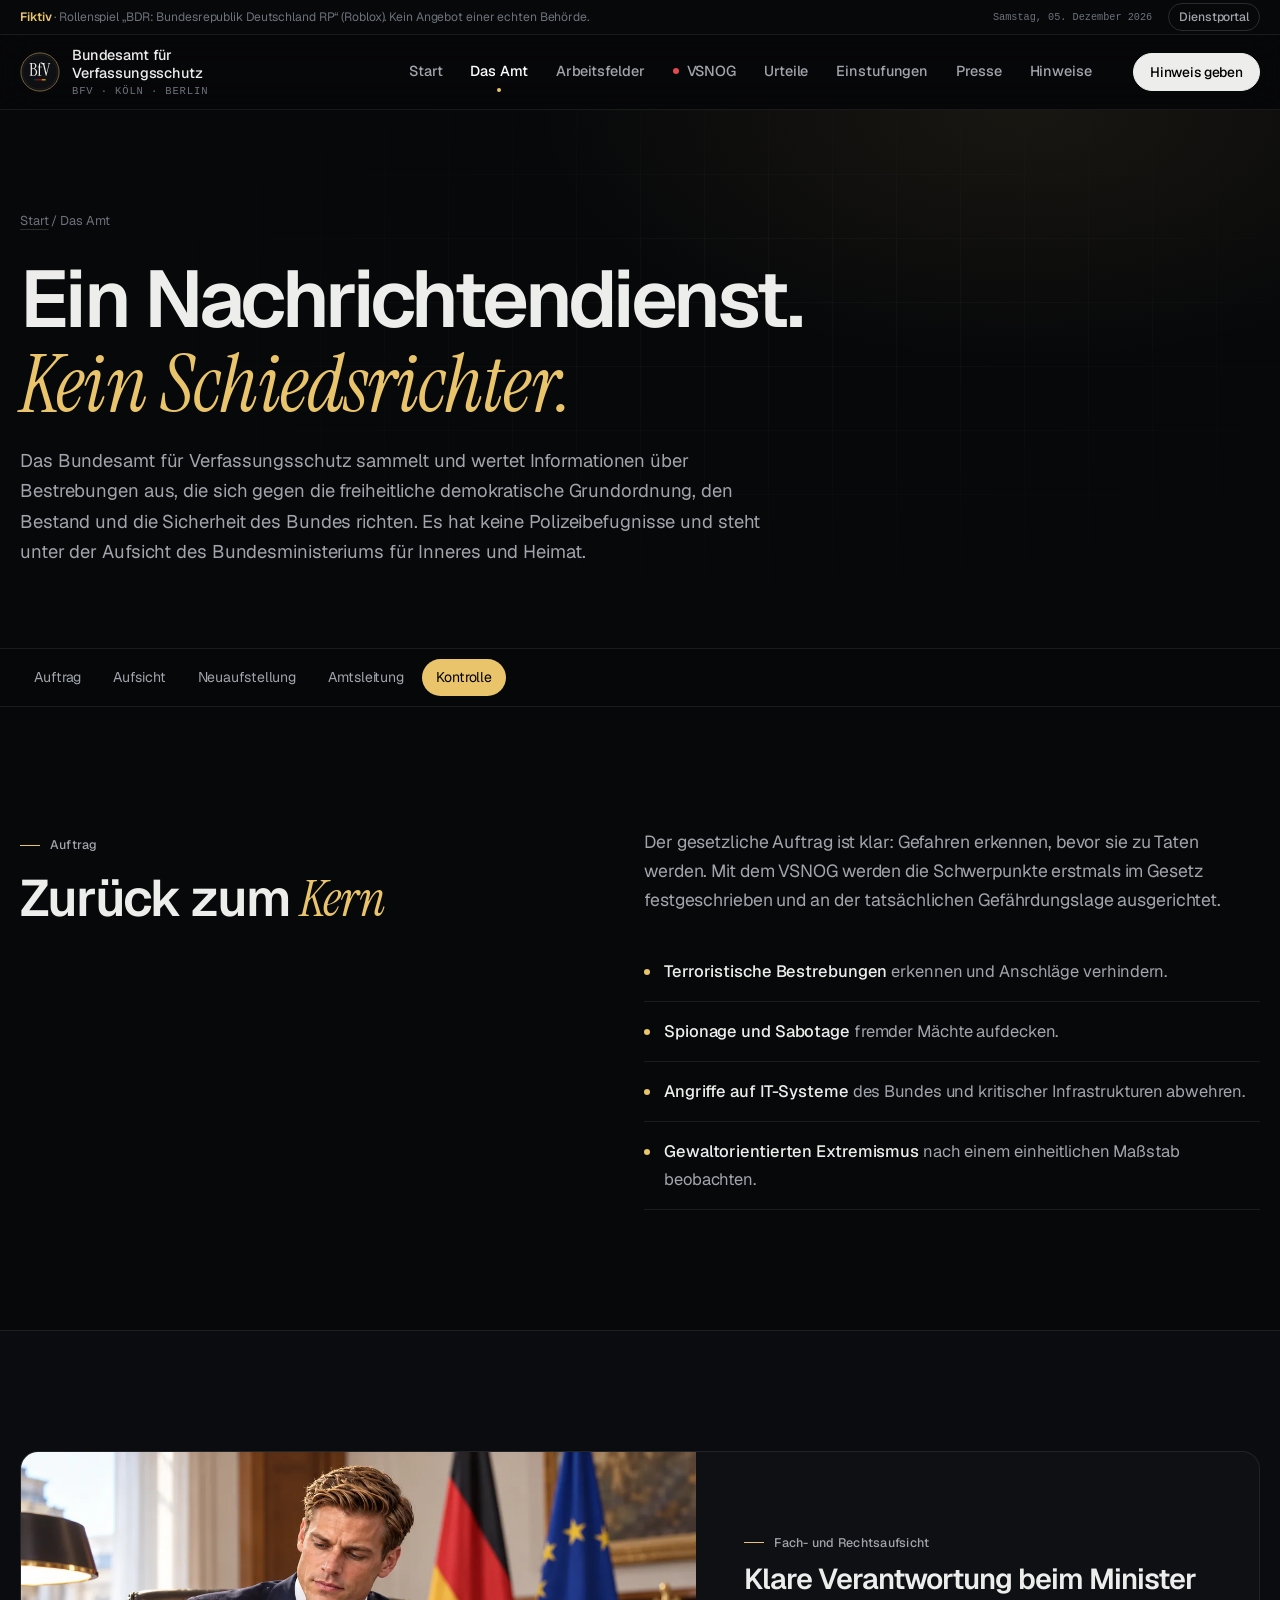
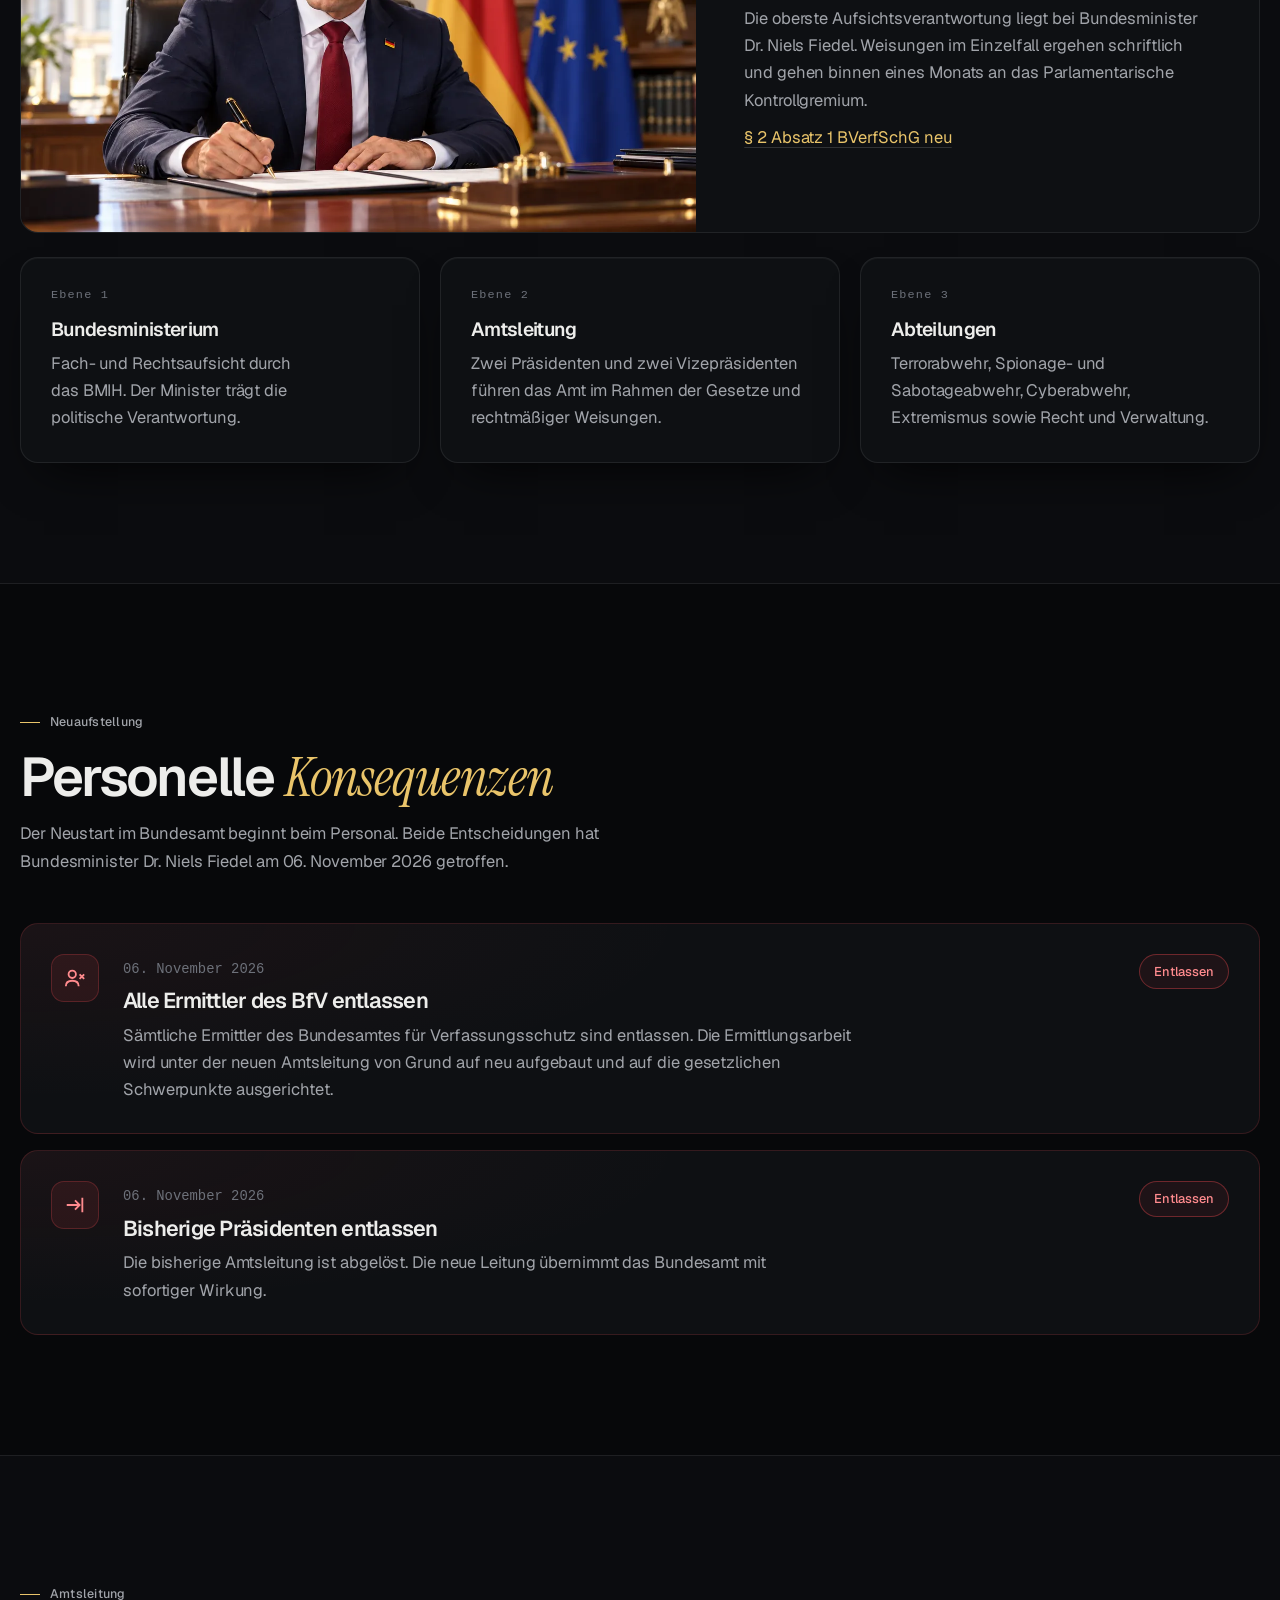
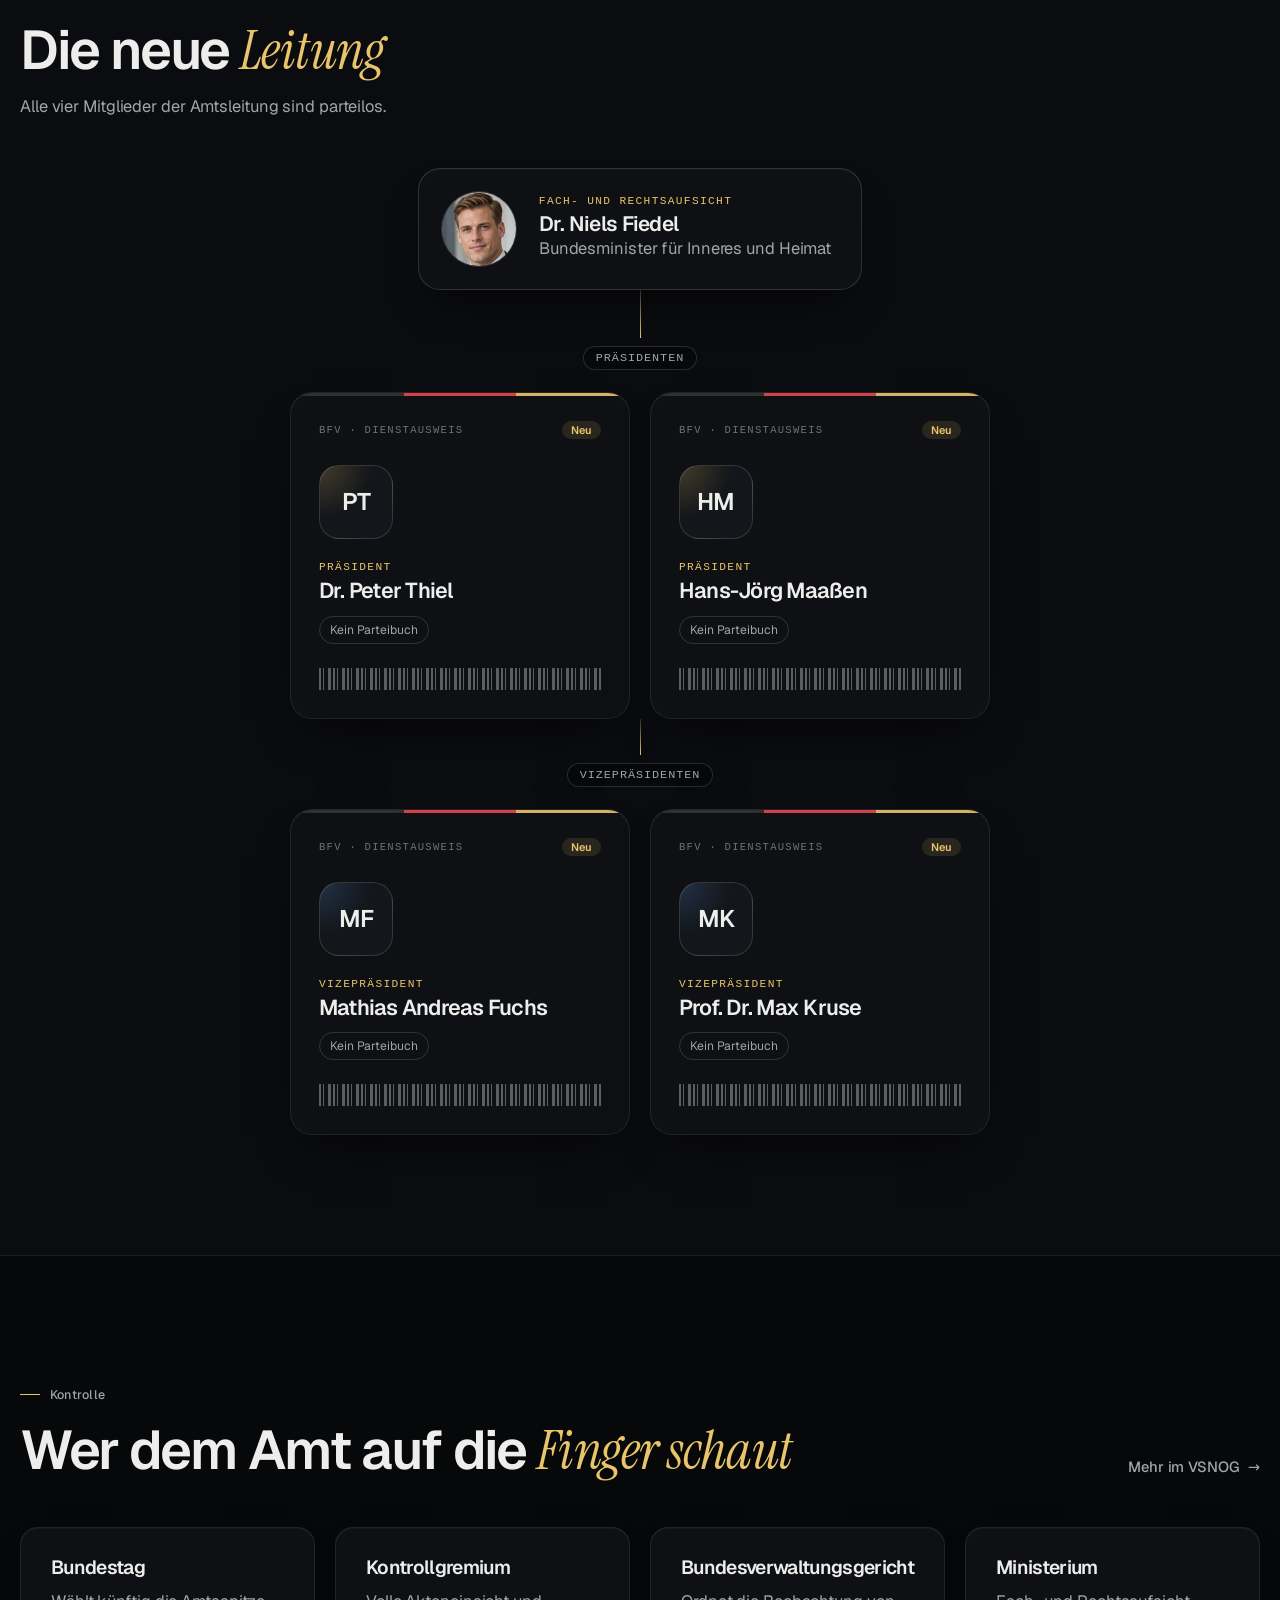
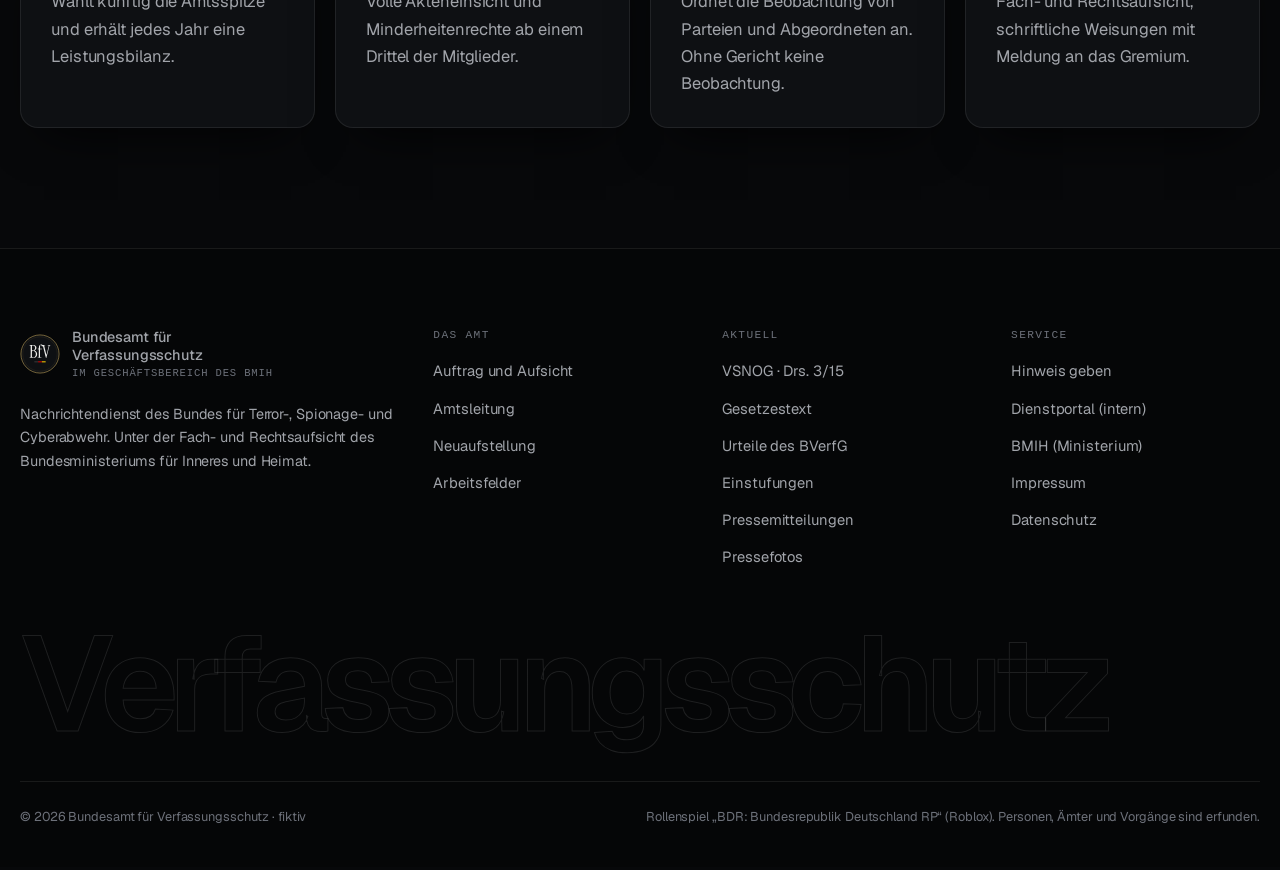
==== commit 1a23ed0a: "Eigenes BfV-Emblem (Monogramm, kein Adler) in Kopf, Fuß und Favicon Co-Authored-By: Claude Opus 5.5 " ====
--- a/amt.html
+++ b/amt.html
@@ -7,9 +7,9 @@
   <meta name="description" content="Auftrag, Aufsicht, Neuaufstellung und die neue Amtsleitung des Bundesamtes für Verfassungsschutz (fiktiv).">
   <meta name="robots" content="noindex, nofollow">
   <meta name="theme-color" content="#07080a">
-  <link rel="icon" href="assets/logo.svg" type="image/svg+xml">
+  <link rel="icon" href="assets/emblem.svg" type="image/svg+xml">
   <link rel="preload" href="assets/fonts/geist.woff2" as="font" type="font/woff2" crossorigin>
-  <link rel="stylesheet" href="assets/vs.css?v=3">
+  <link rel="stylesheet" href="assets/vs.css?v=2">
 </head>
 <body data-page="amt">
   <main id="main">
@@ -109,6 +109,6 @@
       </div>
     </section>
   </main>
-  <script src="assets/vs.js?v=4"></script>
+  <script src="assets/vs.js?v=3"></script>
 </body>
 </html>
--- a/assets/vs.css
+++ b/assets/vs.css
@@ -59,6 +59,7 @@
 .site-header { position: sticky; top: 0; z-index: 100; background: rgb(7 8 10 / .74); backdrop-filter: saturate(160%) blur(18px); -webkit-backdrop-filter: saturate(160%) blur(18px); border-bottom: 1px solid var(--line); view-transition-name: kopf; }
 .head-row { display: flex; align-items: center; gap: 28px; min-height: 74px; }
 .logo { display: inline-flex; align-items: stretch; gap: 12px; text-decoration: none; color: var(--text); flex-shrink: 0; }
+.logo .emblem { width: 40px; height: 40px; align-self: center; flex-shrink: 0; }
 .logo .flag { display: flex; flex-direction: column; width: 3px; border-radius: 2px; overflow: hidden; }
 .logo .flag i { flex: 1; }
 .logo .flag i:nth-child(1) { background: #3a3a3a; }
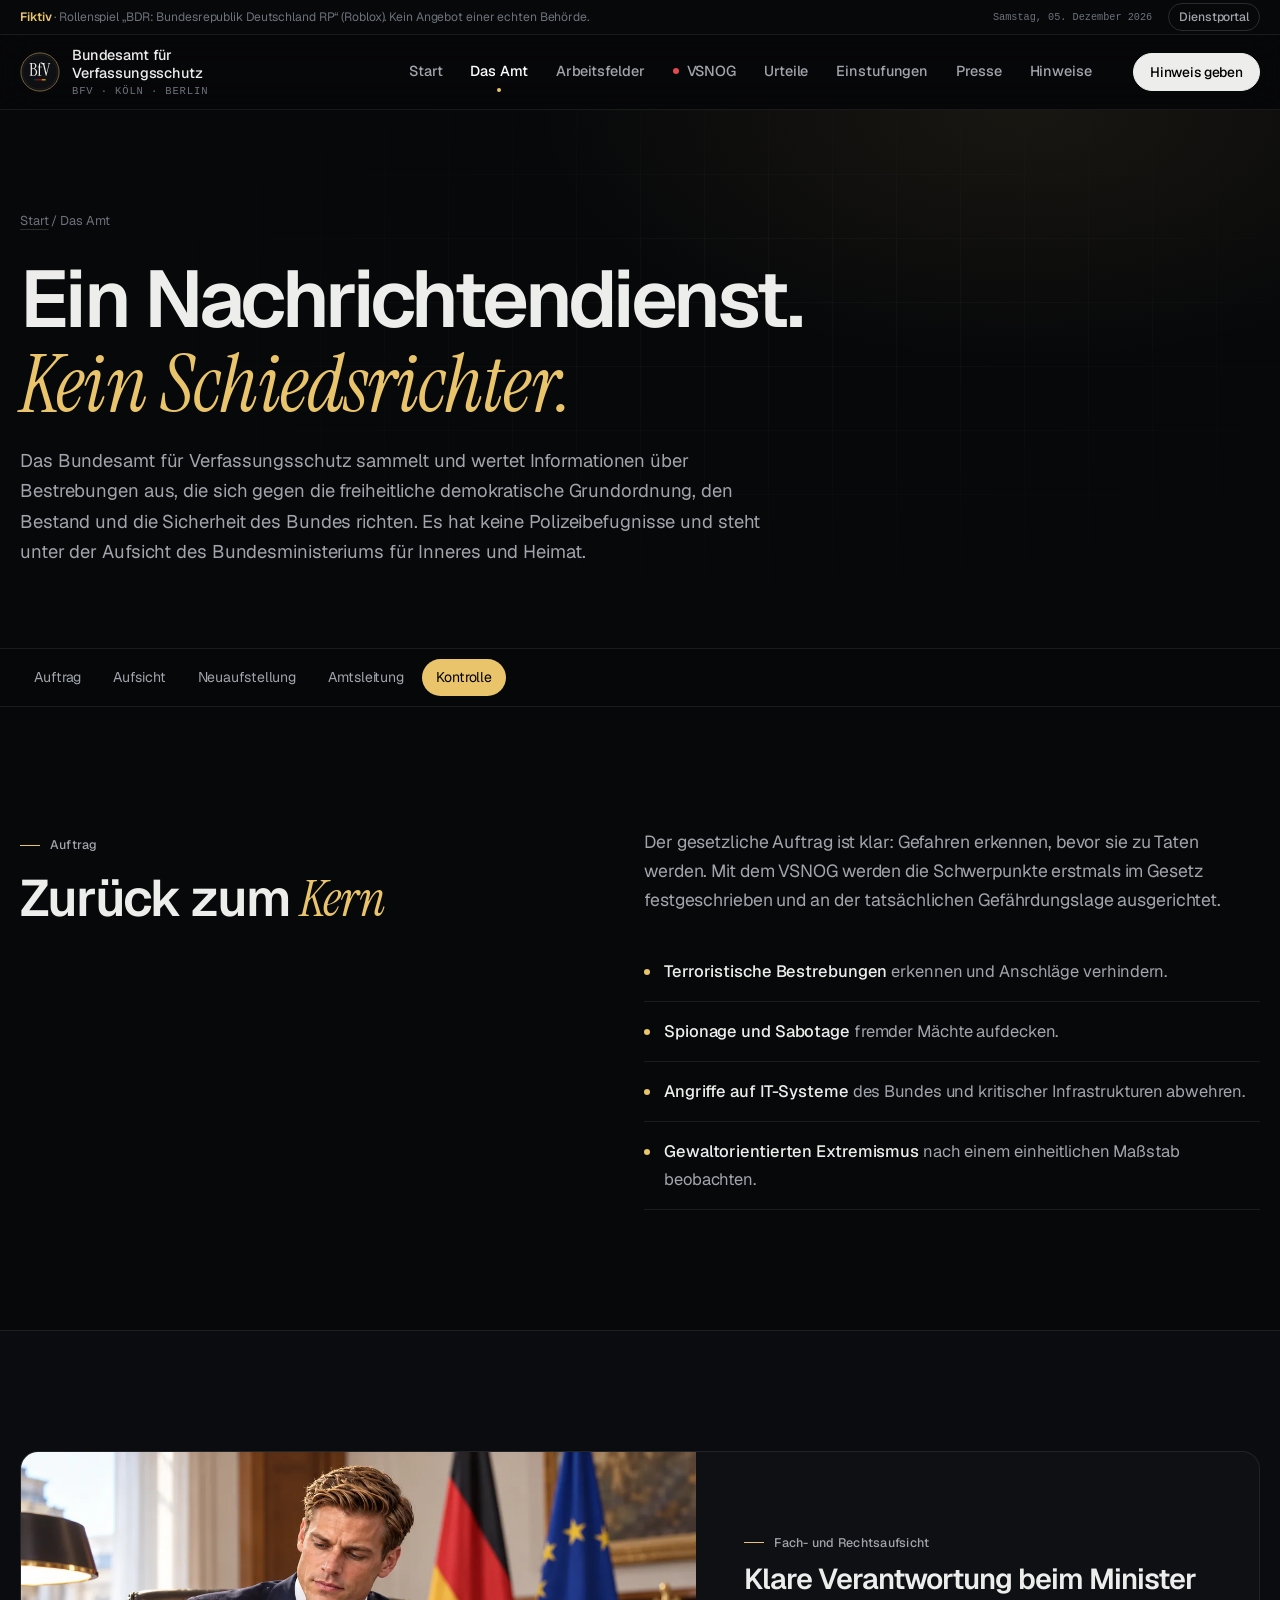
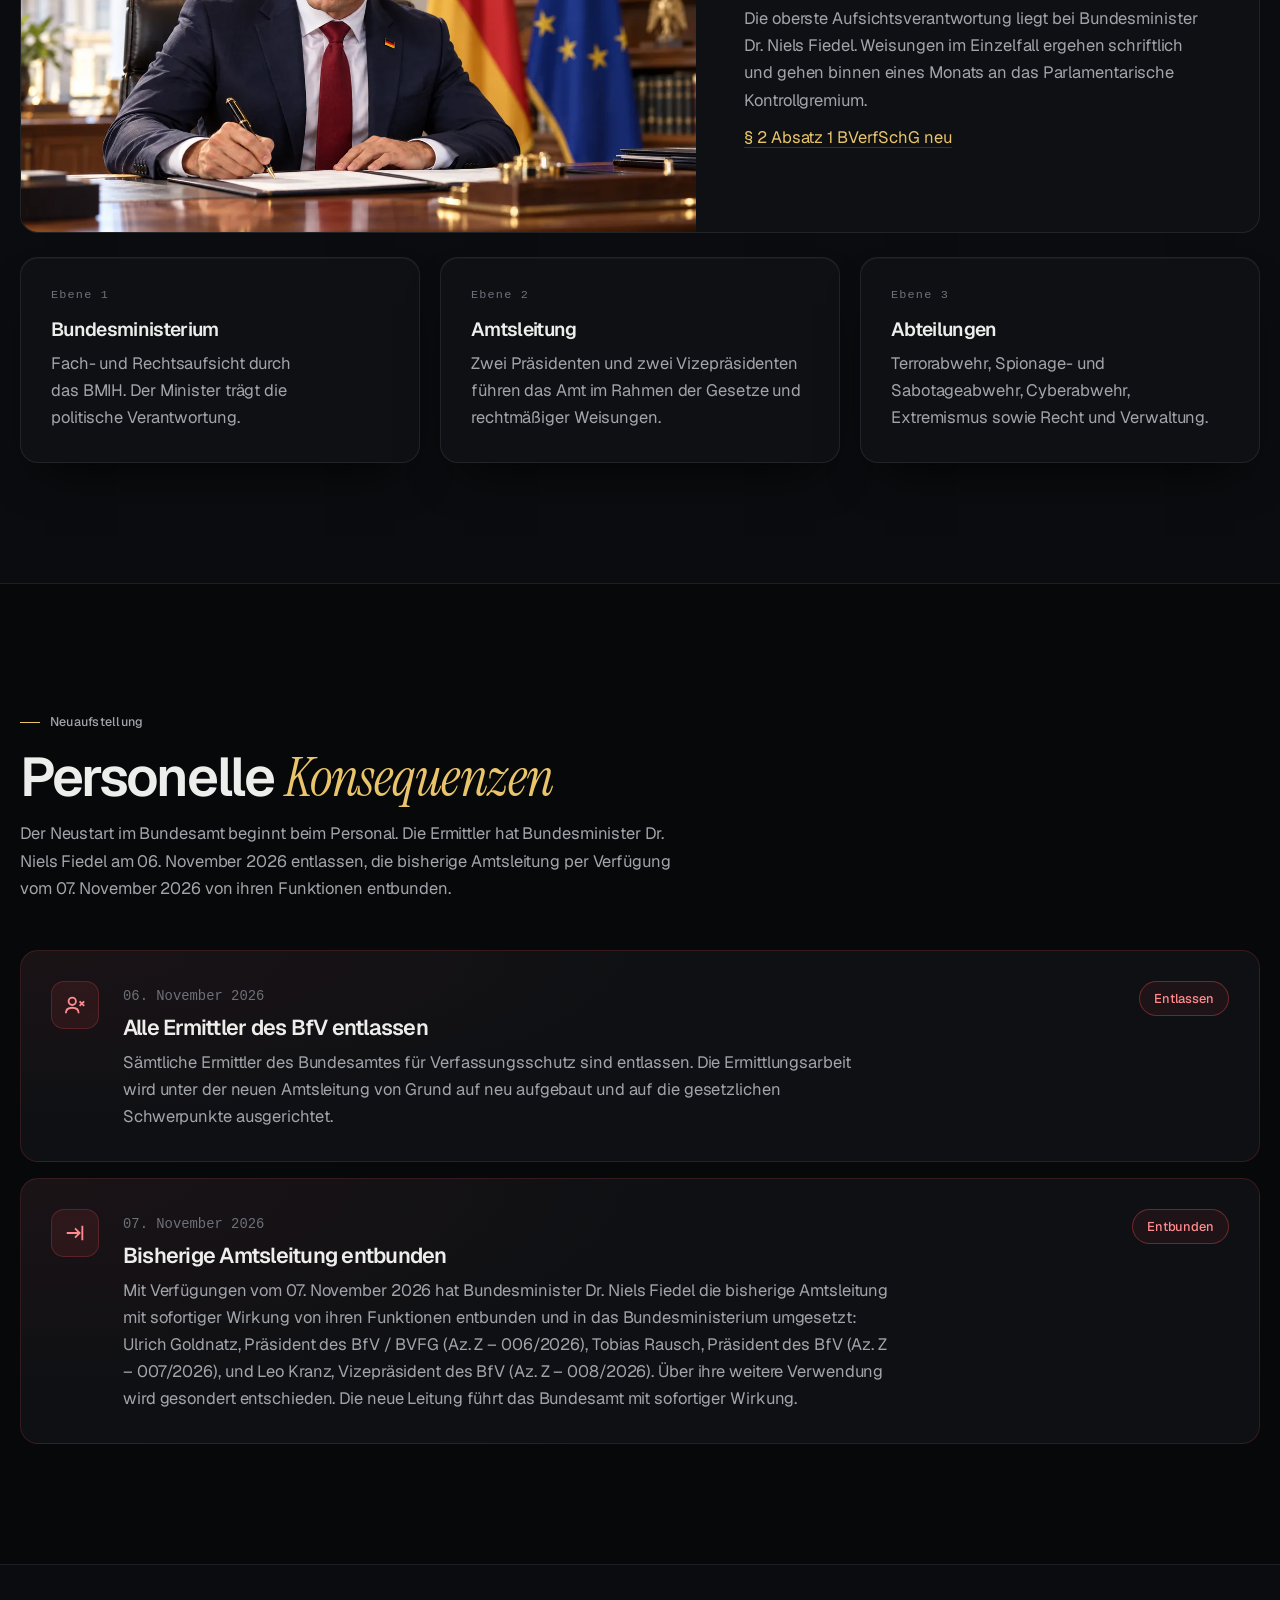
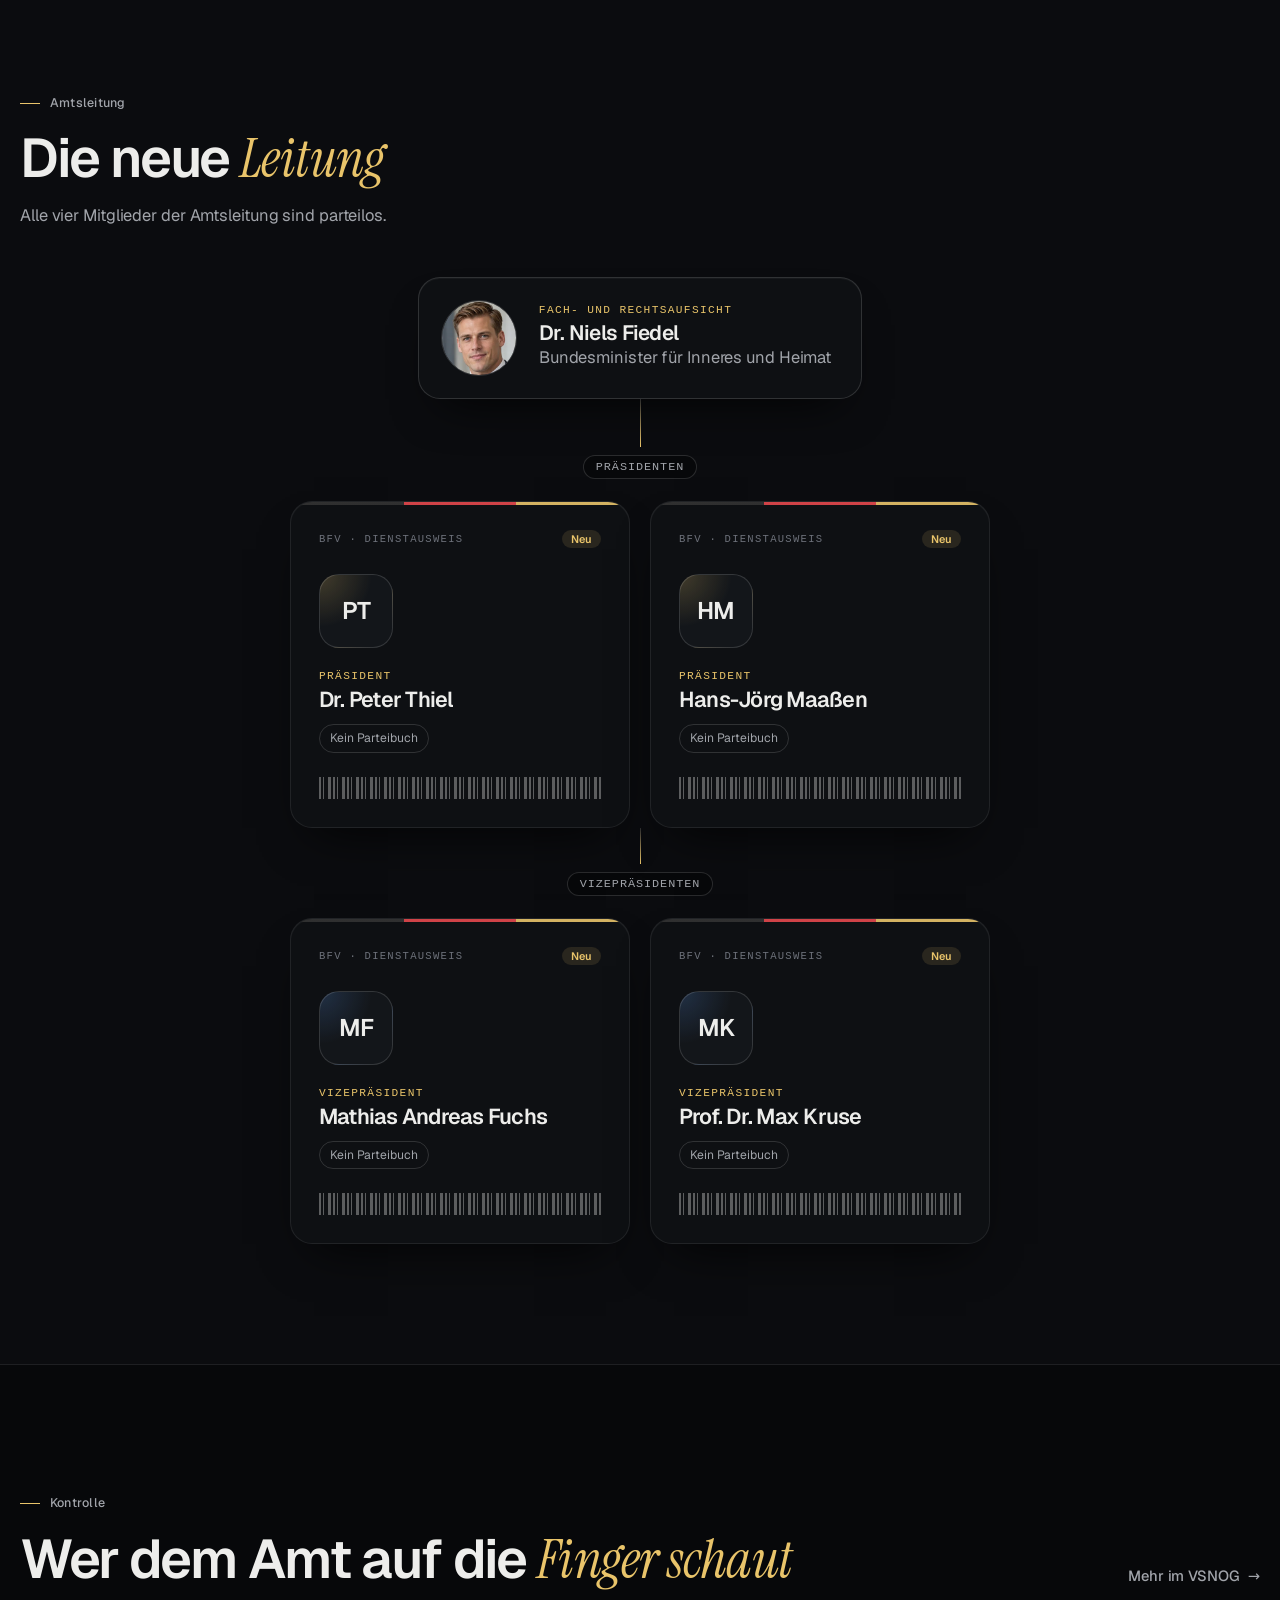
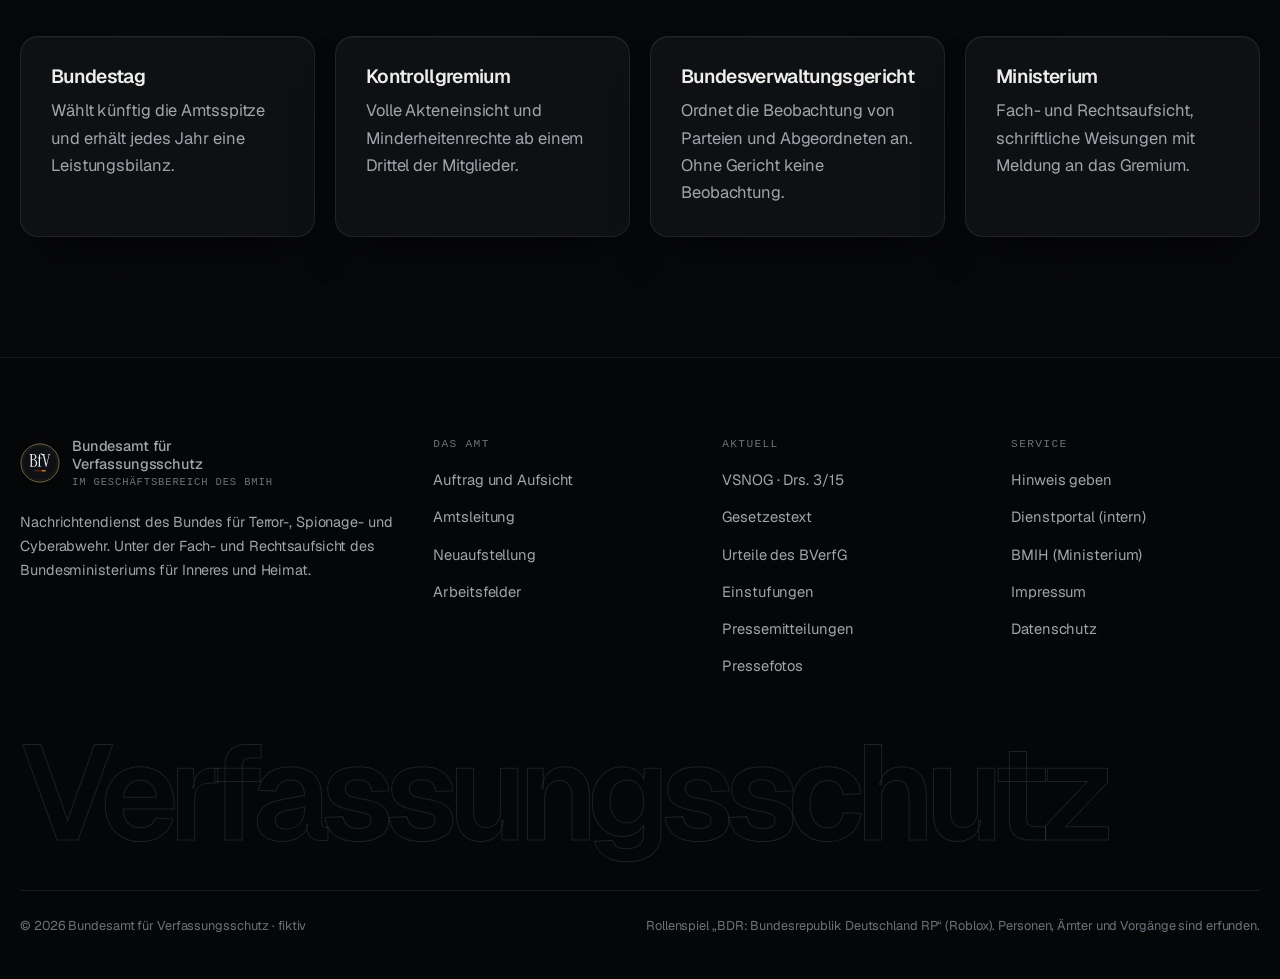
==== commit 4c987a8a: "Entbindung der bisherigen Amtsleitung (Verfügungen vom 07.11.2026) einbinden Pressemitteilung, Neuau" ====
--- a/amt.html
+++ b/amt.html
@@ -9,7 +9,7 @@
   <meta name="theme-color" content="#07080a">
   <link rel="icon" href="assets/emblem.svg" type="image/svg+xml">
   <link rel="preload" href="assets/fonts/geist.woff2" as="font" type="font/woff2" crossorigin>
-  <link rel="stylesheet" href="assets/vs.css?v=2">
+  <link rel="stylesheet" href="assets/vs.css?v=4">
 </head>
 <body data-page="amt">
   <main id="main">
@@ -62,7 +62,7 @@
 
     <section class="section" id="personal">
       <div class="container">
-        <div class="section-head"><div><span class="kicker">Neuaufstellung</span><h2>Personelle <span class="s">Konsequenzen</span></h2><p>Der Neustart im Bundesamt beginnt beim Personal. Beide Entscheidungen hat Bundesminister Dr. Niels Fiedel am 06. November 2026 getroffen.</p></div></div>
+        <div class="section-head"><div><span class="kicker">Neuaufstellung</span><h2>Personelle <span class="s">Konsequenzen</span></h2><p>Der Neustart im Bundesamt beginnt beim Personal. Die Ermittler hat Bundesminister Dr. Niels Fiedel am 06. November 2026 entlassen, die bisherige Amtsleitung per Verfügung vom 07. November 2026 von ihren Funktionen entbunden.</p></div></div>
         <article class="alert reveal">
           <div class="ic"><svg viewBox="0 0 24 24" fill="none" stroke="currentColor" stroke-width="2" aria-hidden="true"><circle cx="9" cy="8" r="4"/><path d="M2 21c0-4 3-6 7-6s7 2 7 6M17 8l5 5M22 8l-5 5"/></svg></div>
           <div><time datetime="2026-11-06">06. November 2026</time><h3>Alle Ermittler des BfV entlassen</h3><p>Sämtliche Ermittler des Bundesamtes für Verfassungsschutz sind entlassen. Die Ermittlungsarbeit wird unter der neuen Amtsleitung von Grund auf neu aufgebaut und auf die gesetzlichen Schwerpunkte ausgerichtet.</p></div>
@@ -70,8 +70,8 @@
         </article>
         <article class="alert reveal" style="--d:.05s">
           <div class="ic"><svg viewBox="0 0 24 24" fill="none" stroke="currentColor" stroke-width="2" aria-hidden="true"><path d="M3 12h13M12 7l5 5-5 5M20 4v16"/></svg></div>
-          <div><time datetime="2026-11-06">06. November 2026</time><h3>Bisherige Präsidenten entlassen</h3><p>Die bisherige Amtsleitung ist abgelöst. Die neue Leitung übernimmt das Bundesamt mit sofortiger Wirkung.</p></div>
-          <span class="stamp">Entlassen</span>
+          <div><time datetime="2026-11-07">07. November 2026</time><h3>Bisherige Amtsleitung entbunden</h3><p>Mit Verfügungen vom 07. November 2026 hat Bundesminister Dr. Niels Fiedel die bisherige Amtsleitung mit sofortiger Wirkung von ihren Funktionen entbunden und in das Bundesministerium umgesetzt: Ulrich Goldnatz, Präsident des BfV / BVFG (Az. Z – 006/2026), Tobias Rausch, Präsident des BfV (Az. Z – 007/2026), und Leo Kranz, Vizepräsident des BfV (Az. Z – 008/2026). Über ihre weitere Verwendung wird gesondert entschieden. Die neue Leitung führt das Bundesamt mit sofortiger Wirkung.</p></div>
+          <span class="stamp">Entbunden</span>
         </article>
       </div>
     </section>
@@ -109,6 +109,6 @@
       </div>
     </section>
   </main>
-  <script src="assets/vs.js?v=3"></script>
+  <script src="assets/vs.js?v=5"></script>
 </body>
 </html>
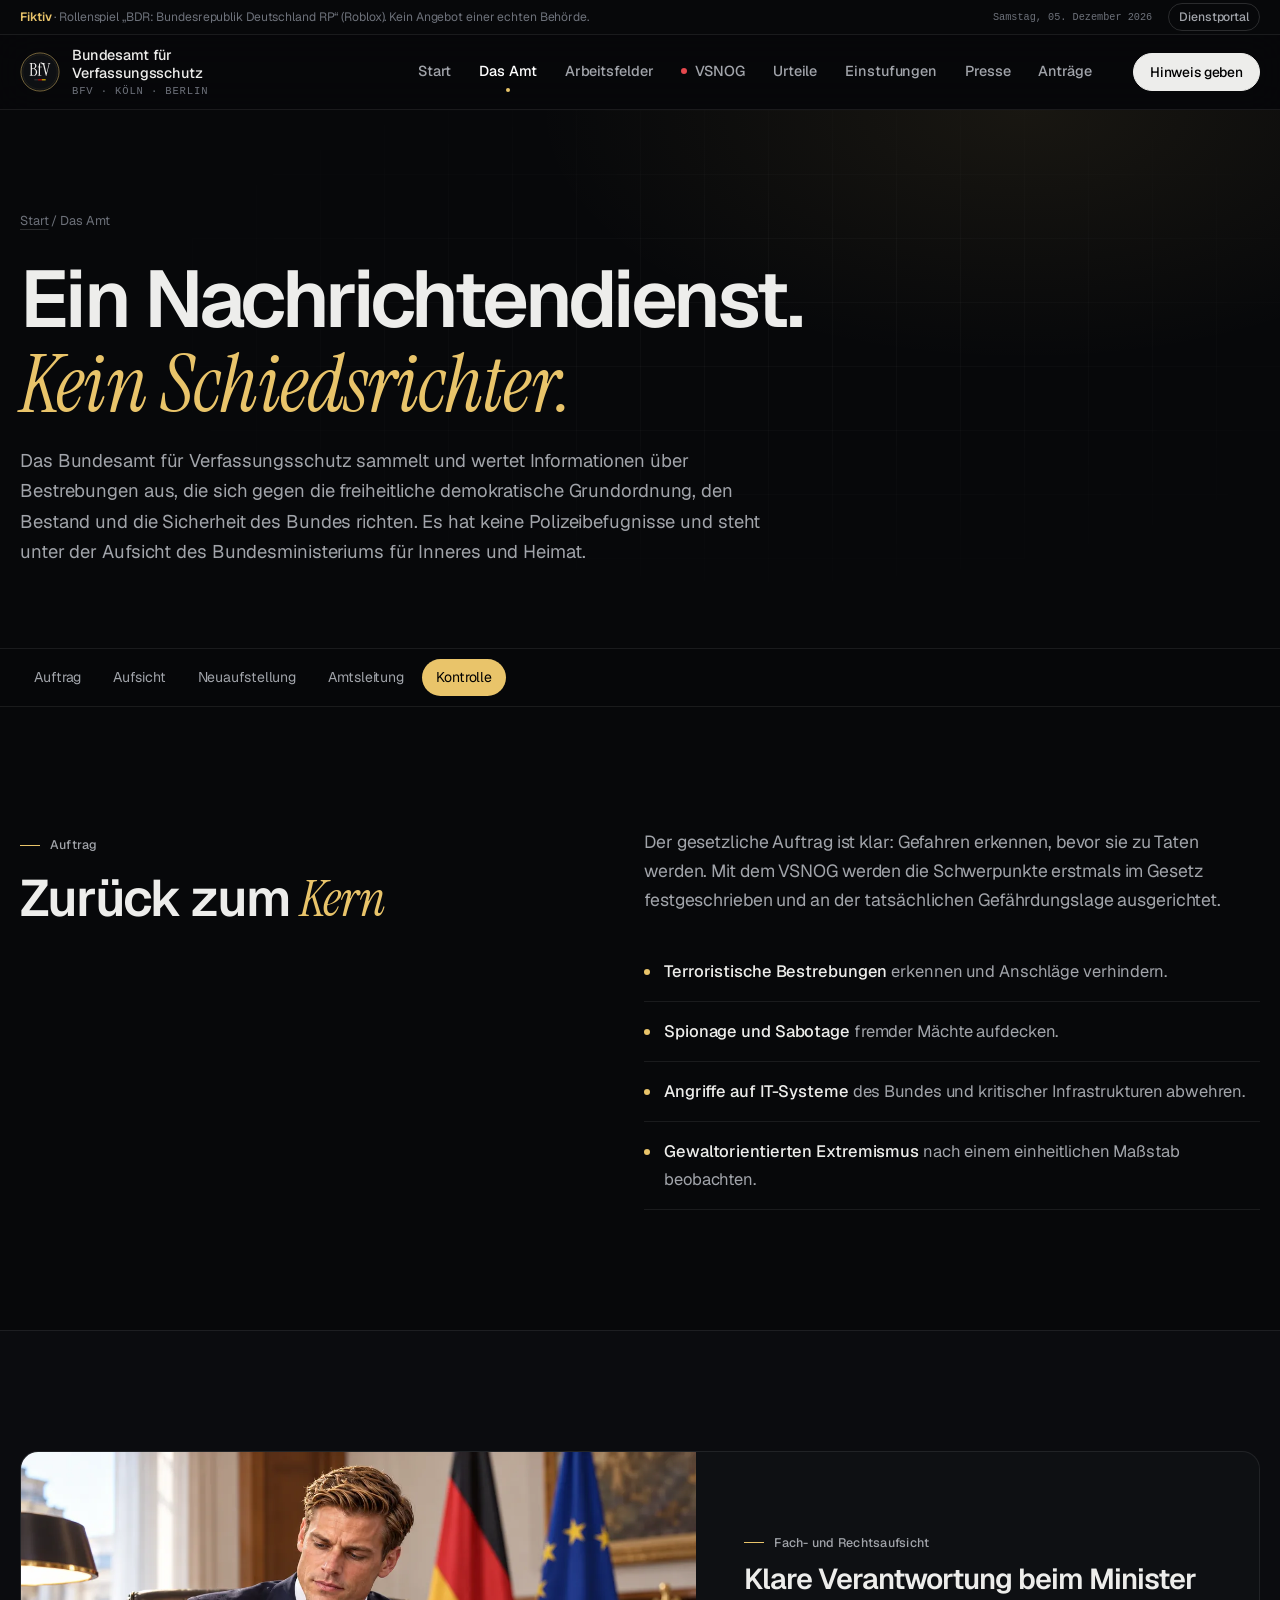
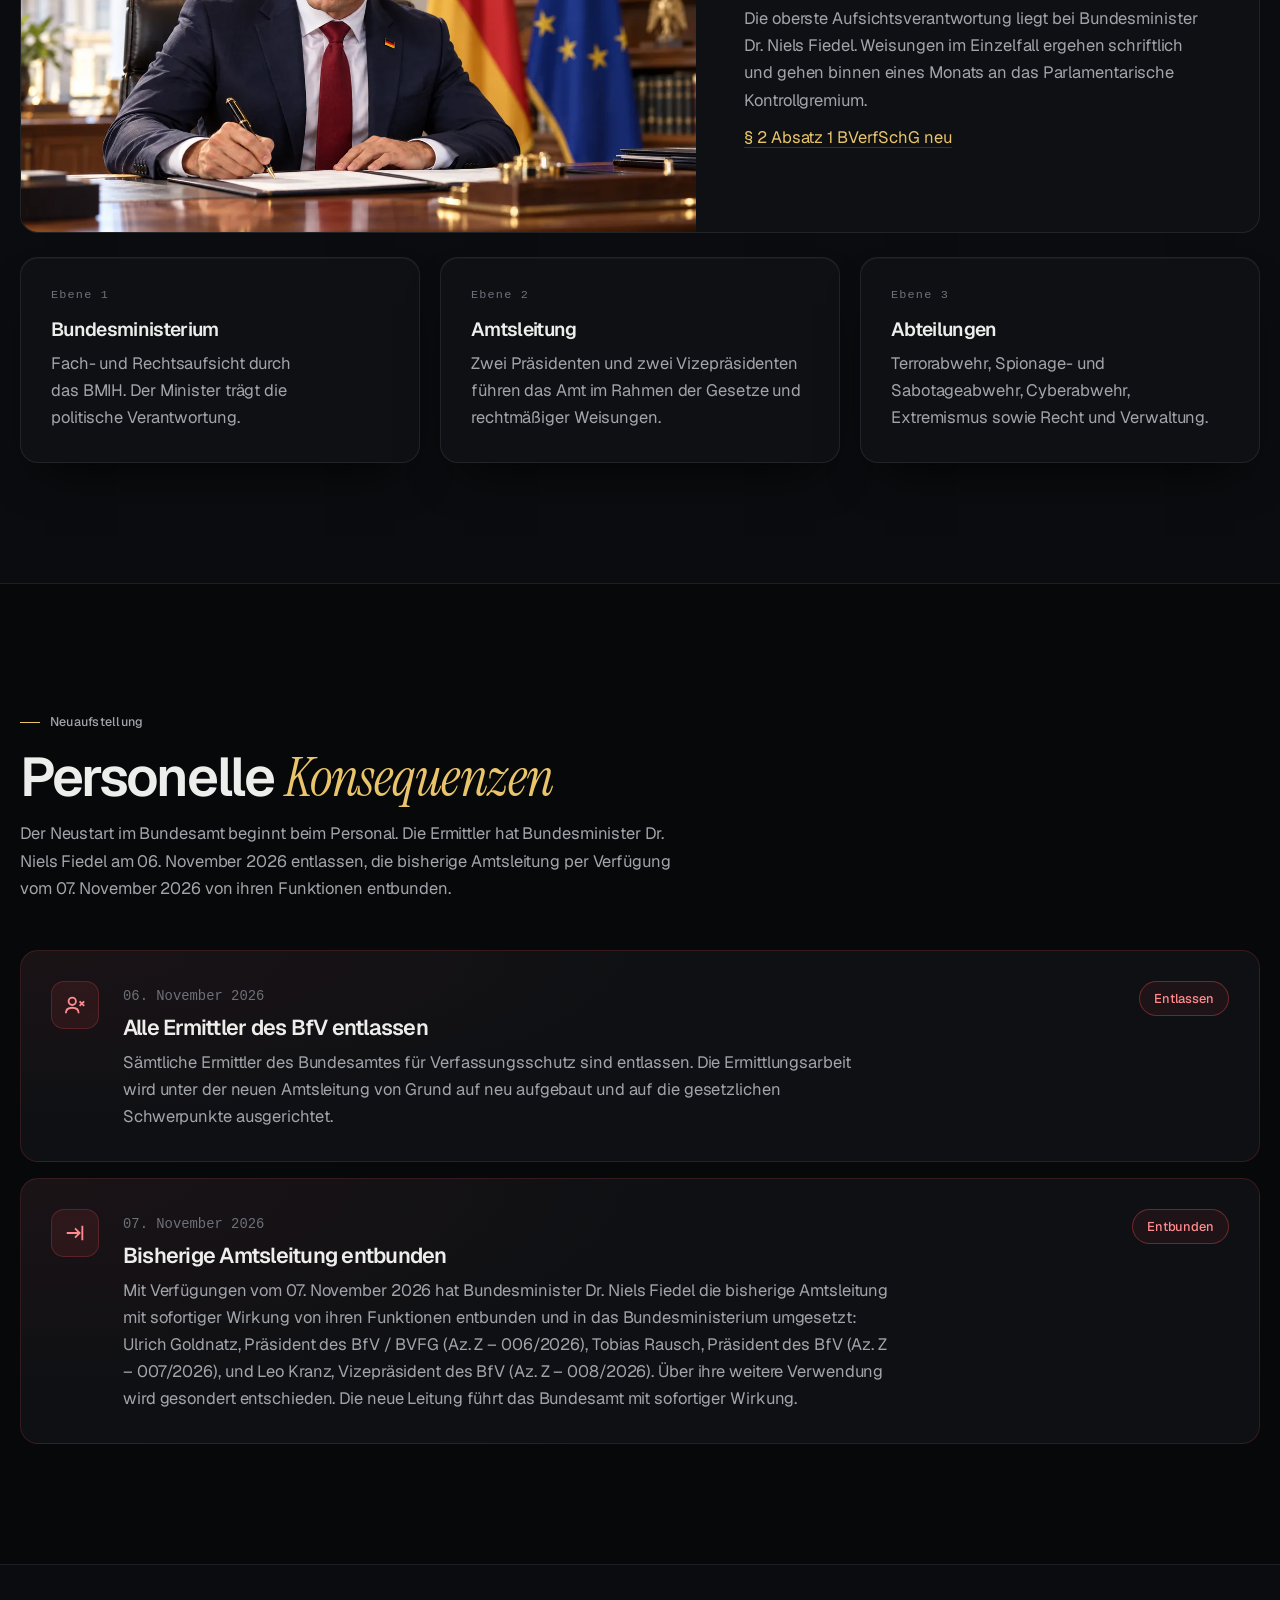
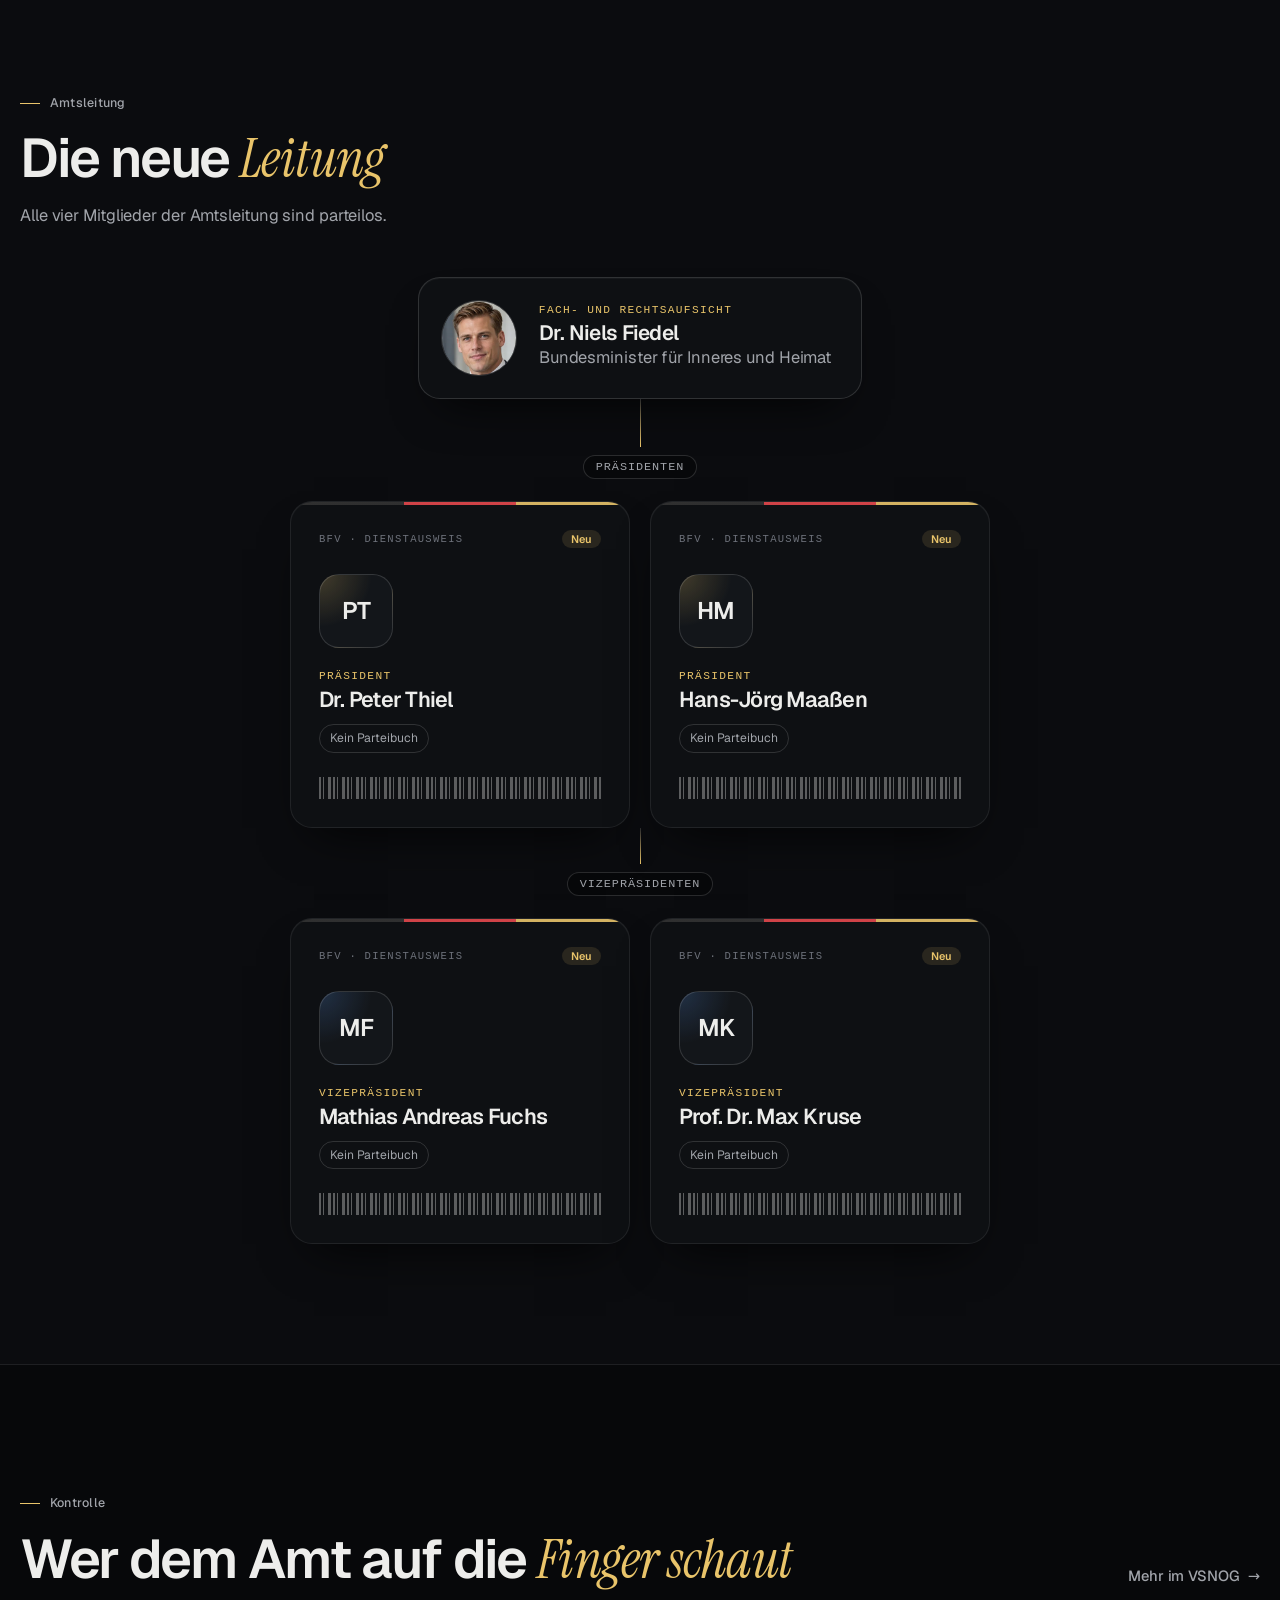
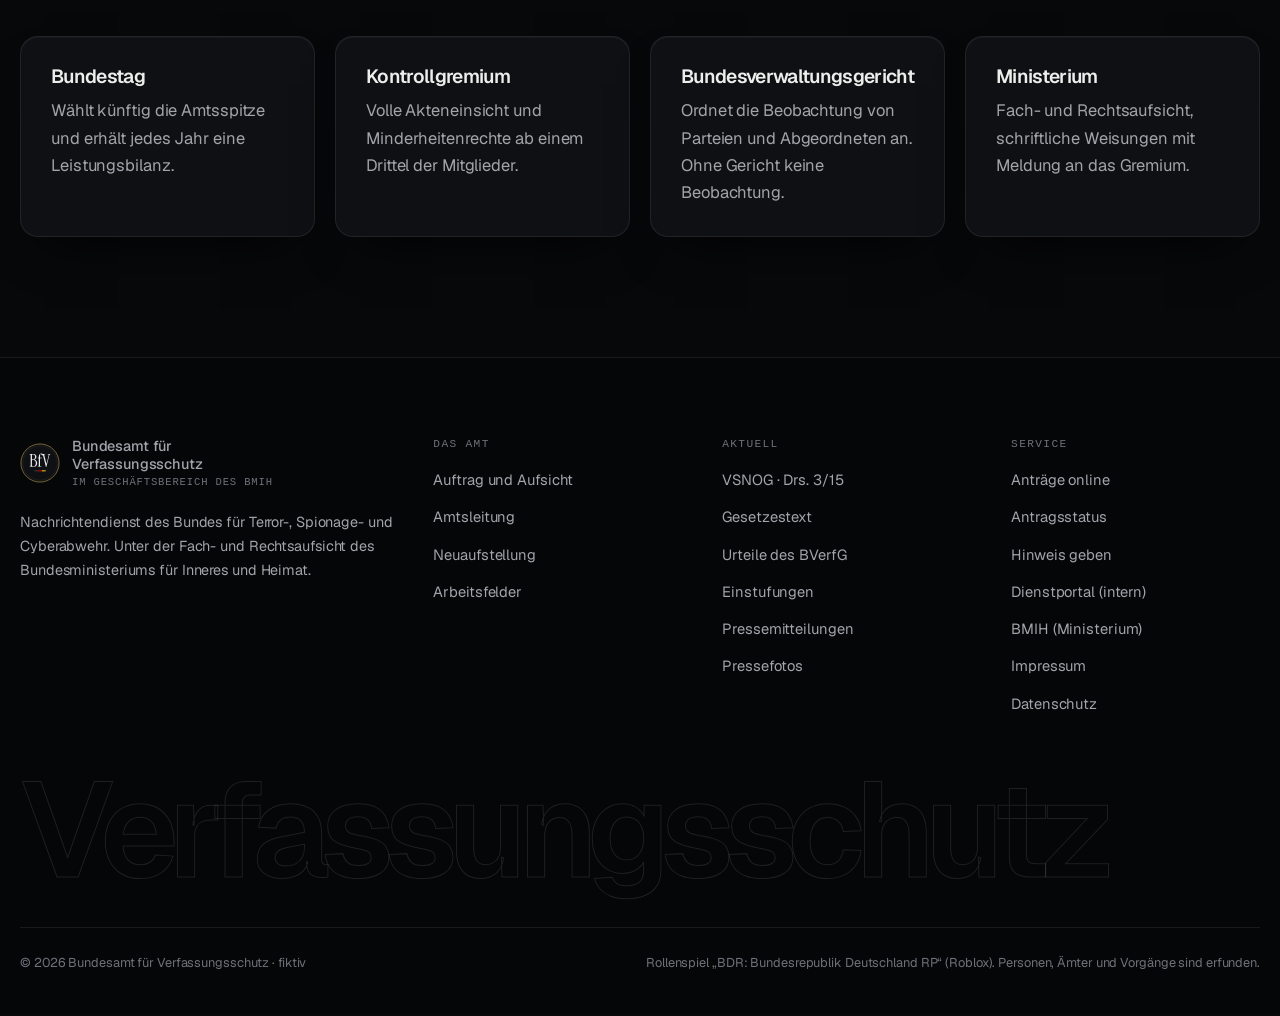
==== commit 00d2a07f: "Antragsportal: Anträge online stellen und Status abfragen Neue Seiten antraege.html (13 Antragsarten" ====
--- a/amt.html
+++ b/amt.html
@@ -9,7 +9,7 @@
   <meta name="theme-color" content="#07080a">
   <link rel="icon" href="assets/emblem.svg" type="image/svg+xml">
   <link rel="preload" href="assets/fonts/geist.woff2" as="font" type="font/woff2" crossorigin>
-  <link rel="stylesheet" href="assets/vs.css?v=4">
+  <link rel="stylesheet" href="assets/vs.css?v=5">
 </head>
 <body data-page="amt">
   <main id="main">
@@ -109,6 +109,6 @@
       </div>
     </section>
   </main>
-  <script src="assets/vs.js?v=5"></script>
+  <script src="assets/vs.js?v=6"></script>
 </body>
 </html>
--- a/assets/vs.css
+++ b/assets/vs.css
@@ -483,3 +483,83 @@
 .register { display: inline-block; margin-bottom: 14px; font: 600 .78rem var(--mono); color: var(--gold); letter-spacing: .06em; padding: 3px 9px; border: 1px solid rgb(233 196 106 / .3); border-radius: 6px; }
 .h2-mittel { font-size: clamp(2rem, 4.4vw, 3.2rem); }
 @media (max-width: 700px) { .urteil { padding: 22px 20px; } .rp-rechts .day { display: none; } }
+
+/* Antragsportal */
+.ap-leiste { display: flex; flex-wrap: wrap; align-items: center; justify-content: space-between; gap: 14px 24px; padding: 18px 22px; margin-bottom: 40px; border: 1px solid var(--line); border-radius: 16px; background: var(--surface); }
+.ap-leiste p { margin: 0; color: var(--text-2); font-size: .92rem; }
+.ap-leiste b { color: var(--text); font-weight: 500; }
+.ap-leiste .ap-knoepfe { display: flex; flex-wrap: wrap; gap: 10px; }
+.btn-discord svg { width: 18px; height: 18px; }
+.ap-layout { display: grid; grid-template-columns: minmax(0, .95fr) minmax(0, 1.15fr); gap: 48px; align-items: start; }
+.ap-gruppe + .ap-gruppe { margin-top: 34px; }
+.ap-gruppe h2 { margin-bottom: 12px; color: var(--text-3); font: 500 .72rem var(--mono); letter-spacing: .12em; text-transform: uppercase; }
+.ap-arten { display: grid; gap: 8px; }
+.ap-art { display: grid; grid-template-columns: minmax(0, 1fr) auto; gap: 4px 16px; width: 100%; padding: 16px 18px; text-align: left; border: 1px solid var(--line); border-radius: 14px; background: transparent; color: var(--text); font: inherit; cursor: pointer; transition: border-color .2s, background .2s, transform .3s var(--ease); }
+.ap-art:hover { border-color: var(--line-2); background: rgb(255 255 255 / .02); }
+.ap-art[aria-pressed="true"] { border-color: rgb(233 196 106 / .5); background: rgb(233 196 106 / .05); }
+.ap-art b { font-weight: 500; }
+.ap-art small { grid-column: 1 / -1; color: var(--text-3); font-size: .84rem; line-height: 1.5; }
+.ap-art .ap-frist { align-self: start; color: var(--text-3); font: 500 .72rem var(--mono); white-space: nowrap; }
+.ap-formular { position: sticky; top: 100px; }
+.ap-formular .form { gap: 18px; }
+.ap-kopf { display: grid; gap: 6px; padding-bottom: 18px; border-bottom: 1px solid var(--line); }
+.ap-kopf h2 { font-size: 1.6rem; }
+.ap-kopf p { margin: 0; color: var(--text-2); font-size: .92rem; }
+.ap-meta { display: flex; flex-wrap: wrap; gap: 8px; margin-top: 6px; }
+.form .hilfe { color: var(--text-3); font-size: .8rem; }
+.form .pflicht::after { content: " *"; color: var(--gold); }
+.form .check { display: flex; gap: 12px; align-items: flex-start; color: var(--text-2); font-size: .88rem; cursor: pointer; }
+.form .check input { width: 18px; height: 18px; margin: 2px 0 0; padding: 0; flex-shrink: 0; accent-color: var(--gold); }
+.form .zaehler { justify-self: end; margin-top: -4px; color: var(--text-3); font: 500 .72rem var(--mono); }
+.form .trenner { height: 1px; background: var(--line); margin: 4px 0; }
+.form .fehler { padding: 12px 16px; border-radius: 12px; border: 1px solid rgb(229 72 77 / .3); background: rgb(229 72 77 / .08); color: #ff8b8e; font-size: .9rem; }
+.form button[disabled] { opacity: .55; cursor: progress; transform: none; }
+.ap-honig { position: absolute !important; left: -10000px; width: 1px; height: 1px; overflow: hidden; }
+.ap-leer { display: grid; place-items: center; min-height: 340px; padding: 34px; text-align: center; border: 1px dashed var(--line-2); border-radius: 22px; color: var(--text-3); }
+.ap-quittung { display: grid; gap: 18px; padding: 34px; border: 1px solid rgb(70 167 88 / .35); border-radius: 22px; background: linear-gradient(180deg, rgb(70 167 88 / .07), transparent 60%), var(--surface); }
+.ap-quittung h2 { font-size: 1.6rem; }
+.ap-quittung p { margin: 0; color: var(--text-2); }
+.ap-werte { display: grid; gap: 10px; }
+.ap-wert { display: flex; flex-wrap: wrap; align-items: center; justify-content: space-between; gap: 10px 16px; padding: 14px 18px; border: 1px solid var(--line-2); border-radius: 14px; background: var(--bg-2); }
+.ap-wert span { color: var(--text-3); font-size: .8rem; }
+.ap-wert code { font: 600 1.12rem var(--mono); color: var(--gold); letter-spacing: .04em; overflow-wrap: anywhere; }
+.ap-wert button { padding: 6px 12px; font-size: .8rem; }
+.ap-warn { padding: 12px 16px; border-radius: 12px; border: 1px solid rgb(233 196 106 / .3); background: rgb(233 196 106 / .06); color: var(--text-2); font-size: .88rem; }
+.ap-warn b { color: var(--gold); font-weight: 500; }
+
+/* Vorgangsstatus */
+.ap-status { display: grid; gap: 22px; }
+.ap-status-kopf { display: flex; flex-wrap: wrap; gap: 10px 18px; align-items: center; justify-content: space-between; }
+.ap-status-kopf .nr { font: 600 1.15rem var(--mono); color: var(--gold); }
+.ap-status h2 { font-size: 1.5rem; }
+.ap-schritte { display: grid; grid-template-columns: repeat(4, minmax(0, 1fr)); gap: 6px; list-style: none; margin: 0; padding: 0; }
+.ap-schritte li { display: grid; gap: 8px; color: var(--text-3); font-size: .78rem; }
+.ap-schritte li::before { content: ""; height: 3px; border-radius: 3px; background: var(--line-2); }
+.ap-schritte li.an { color: var(--text); }
+.ap-schritte li.an::before { background: var(--gold); }
+.ap-schritte li.rot::before { background: var(--red); }
+.ap-daten { display: grid; grid-template-columns: repeat(auto-fit, minmax(160px, 1fr)); gap: 10px; margin: 0; }
+.ap-daten div { padding: 12px 14px; border: 1px solid var(--line); border-radius: 12px; }
+.ap-daten dt { color: var(--text-3); font-size: .74rem; }
+.ap-daten dd { margin: 2px 0 0; }
+.ap-verlauf { display: grid; gap: 10px; list-style: none; margin: 0; padding: 0; }
+.ap-nachricht { padding: 14px 18px; border: 1px solid var(--line); border-radius: 14px; background: var(--bg-2); }
+.ap-nachricht.bfv { border-color: rgb(233 196 106 / .25); }
+.ap-nachricht header { display: flex; justify-content: space-between; gap: 12px; margin-bottom: 6px; color: var(--text-3); font-size: .78rem; }
+.ap-nachricht header b { color: var(--text-2); font-weight: 500; }
+.ap-nachricht p { margin: 0; white-space: pre-wrap; overflow-wrap: anywhere; }
+.ap-liste { display: grid; gap: 8px; }
+.ap-liste a { display: grid; grid-template-columns: auto minmax(0, 1fr) auto; gap: 4px 16px; align-items: center; padding: 14px 18px; border: 1px solid var(--line); border-radius: 14px; text-decoration: none; transition: border-color .2s; }
+.ap-liste a:hover { border-color: var(--line-2); }
+.ap-liste .nr { font: 600 .86rem var(--mono); color: var(--gold); }
+.ap-liste .was { overflow: hidden; text-overflow: ellipsis; white-space: nowrap; color: var(--text-2); }
+@media (max-width: 1100px) {
+  .ap-layout { grid-template-columns: 1fr; gap: 36px; }
+  .ap-formular { position: static; }
+}
+@media (max-width: 720px) {
+  .ap-quittung { padding: 24px; }
+  .ap-schritte { grid-template-columns: repeat(2, minmax(0, 1fr)); }
+  .ap-liste a { grid-template-columns: 1fr auto; }
+  .ap-liste .was { grid-column: 1 / -1; grid-row: 2; }
+}
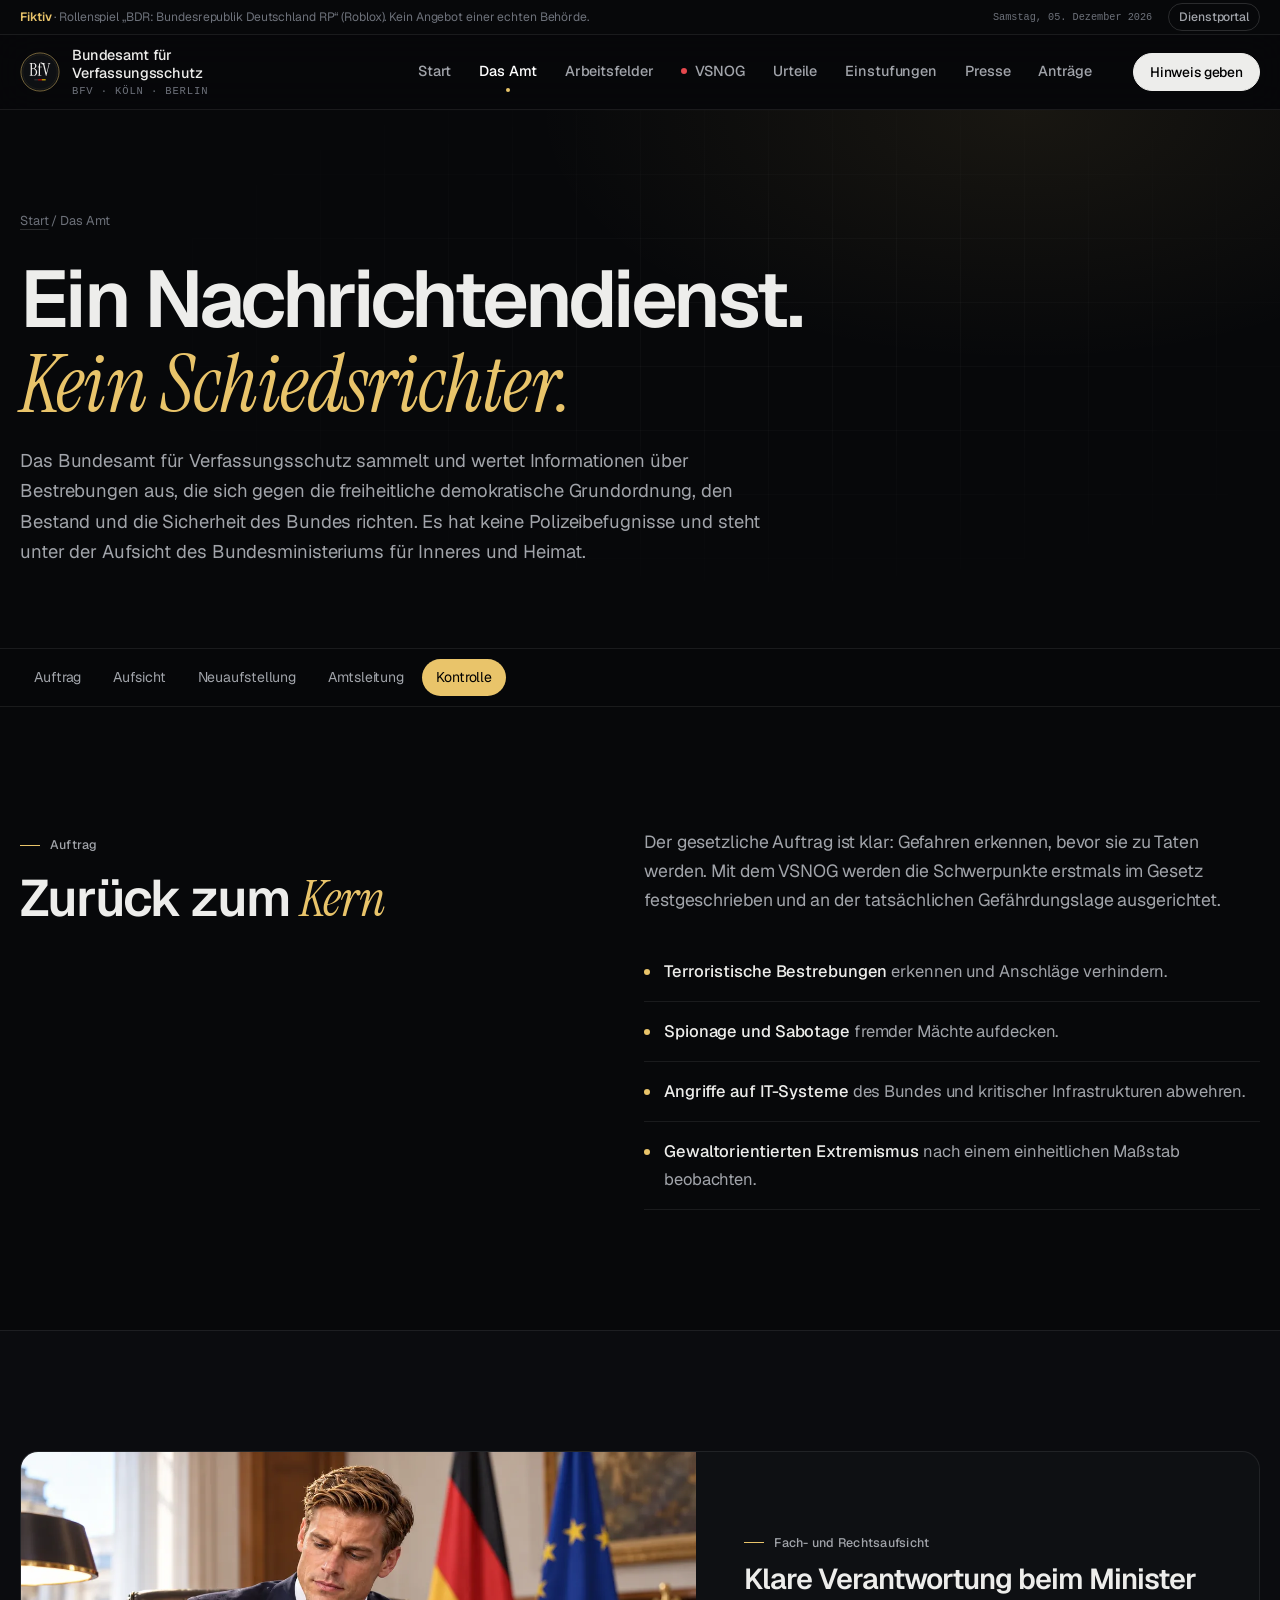
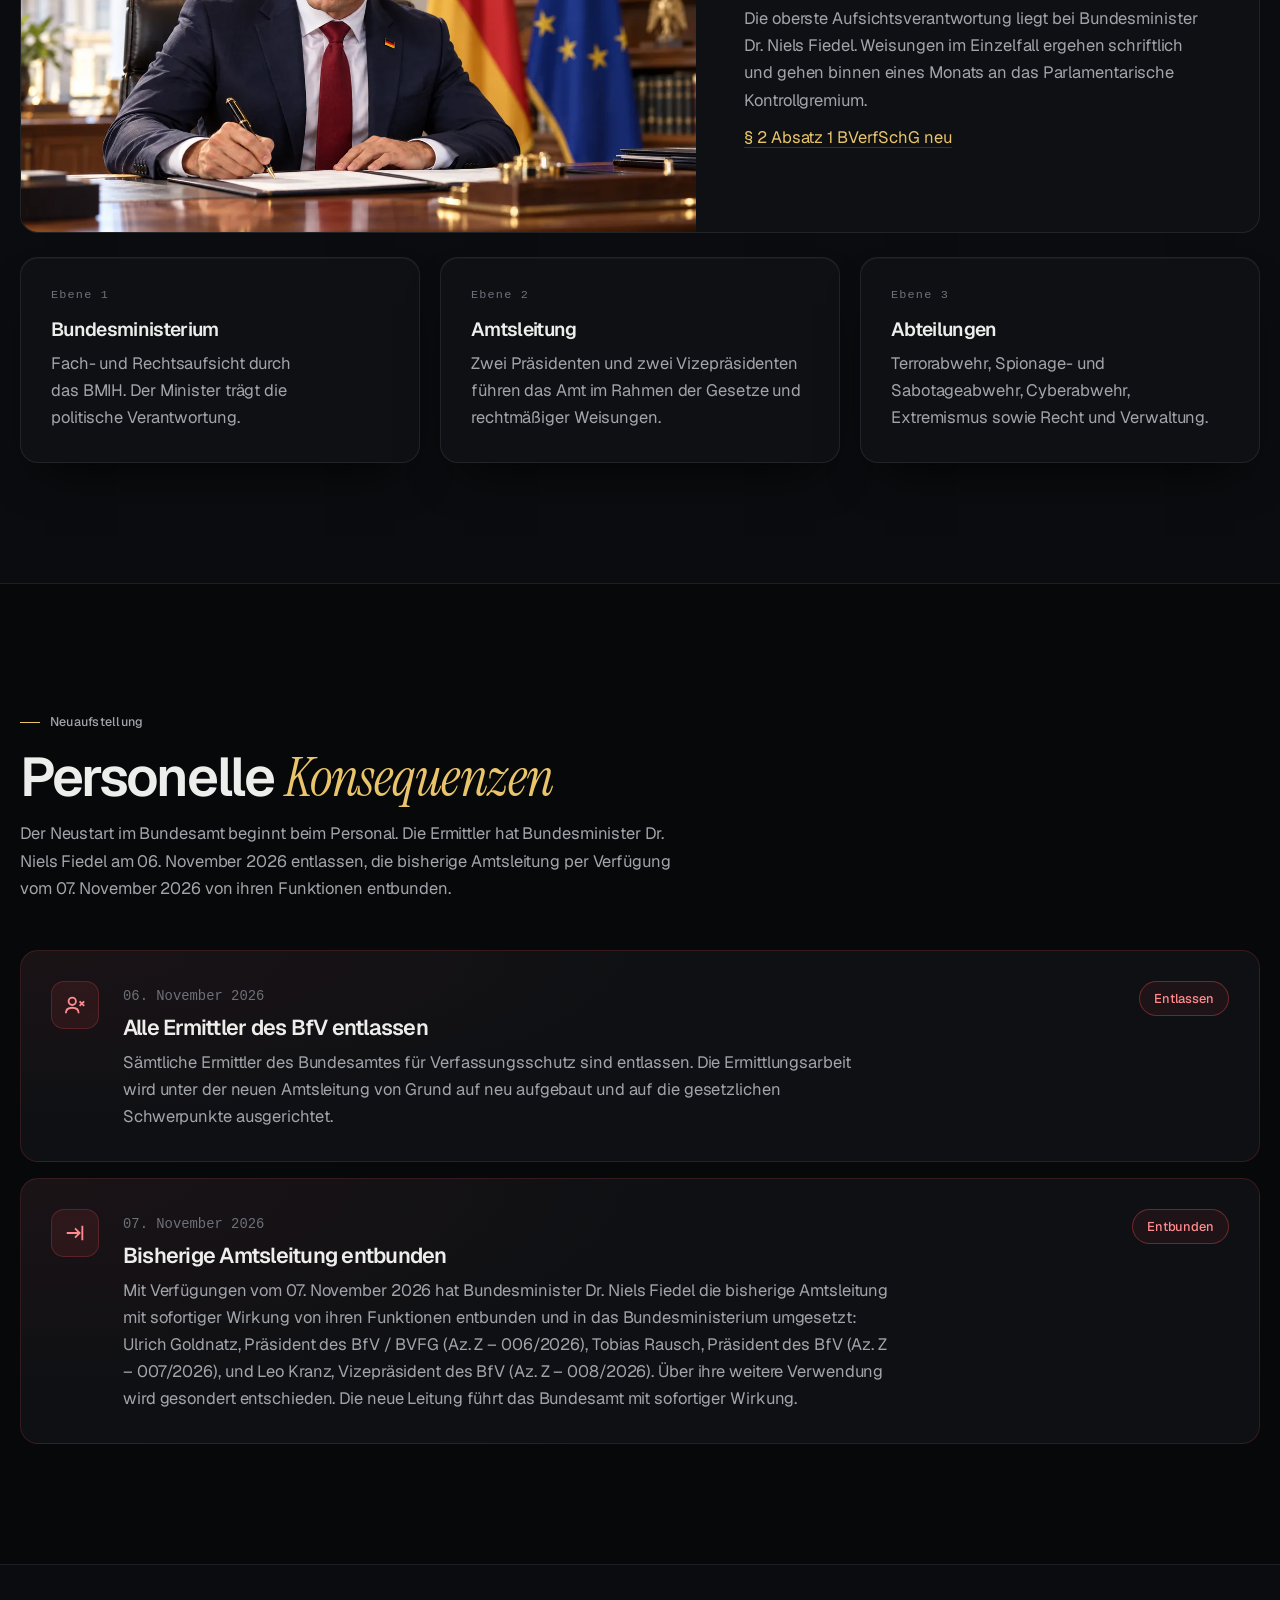
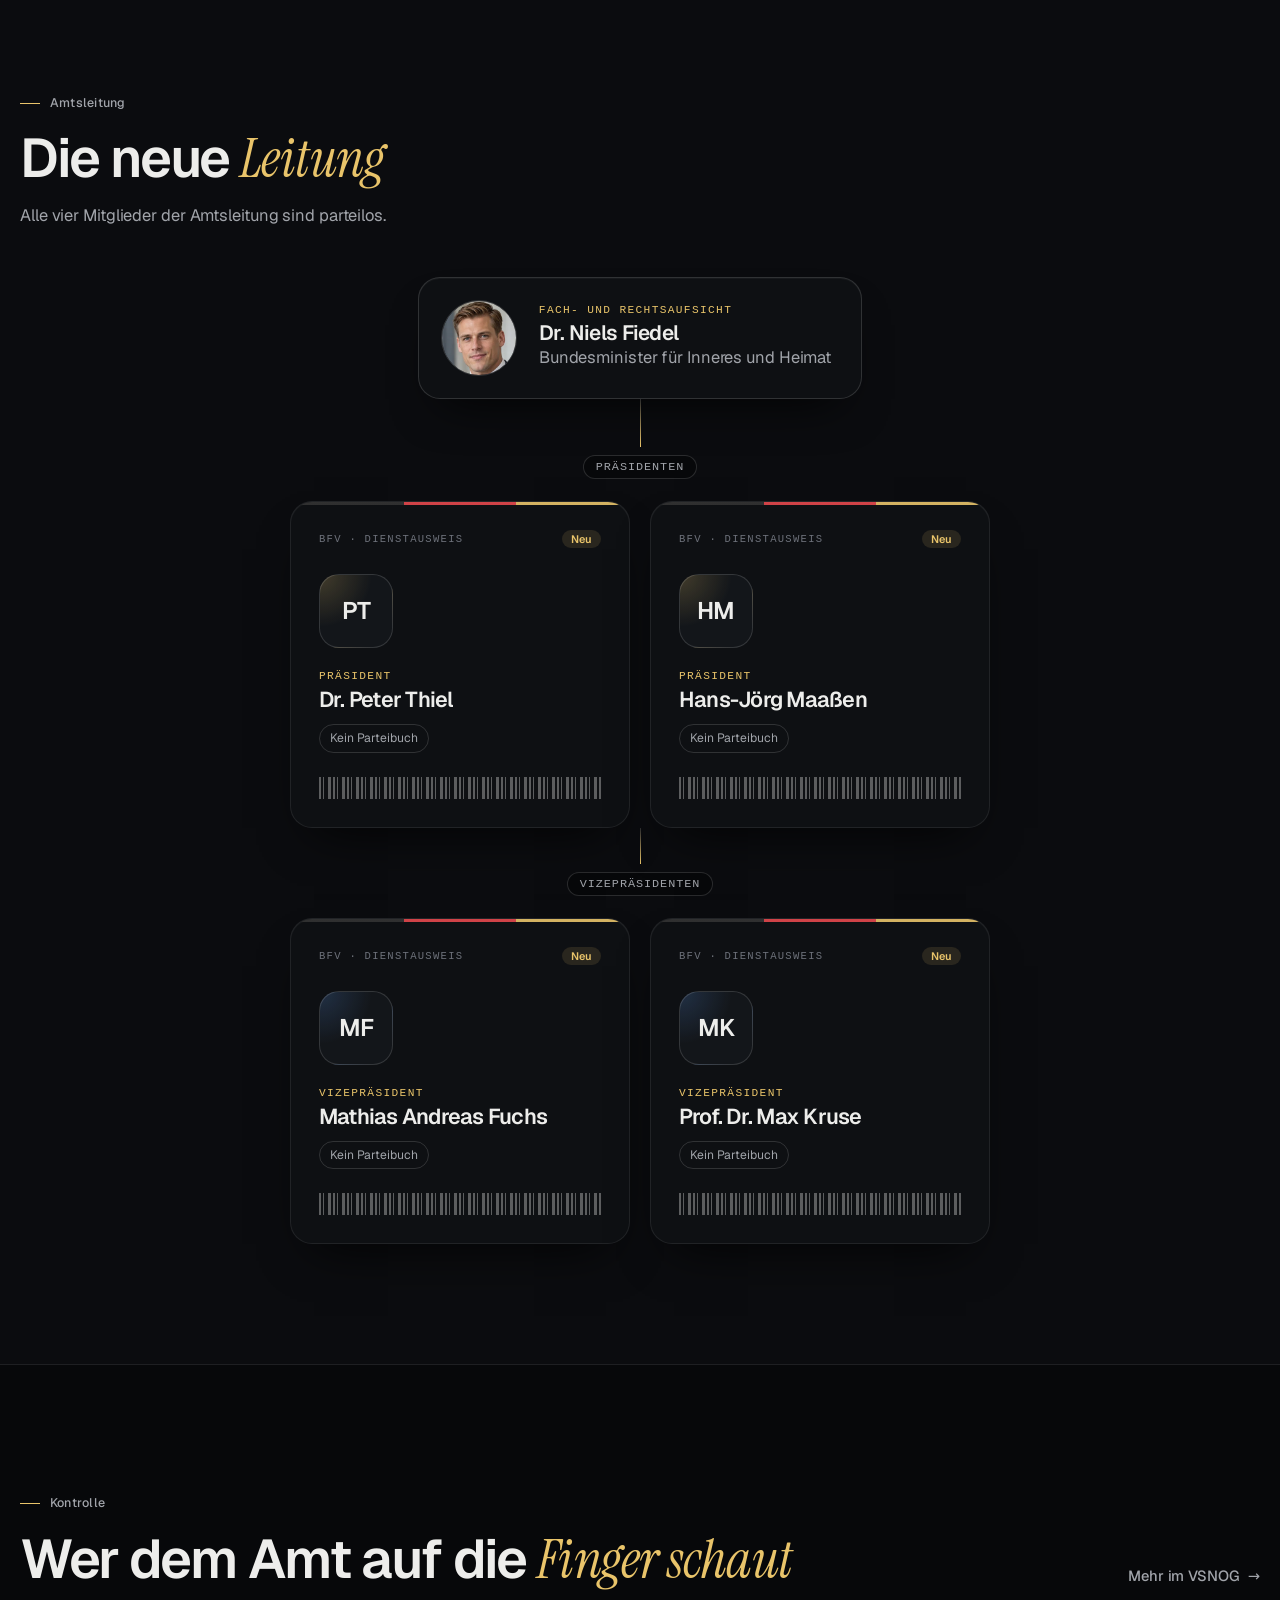
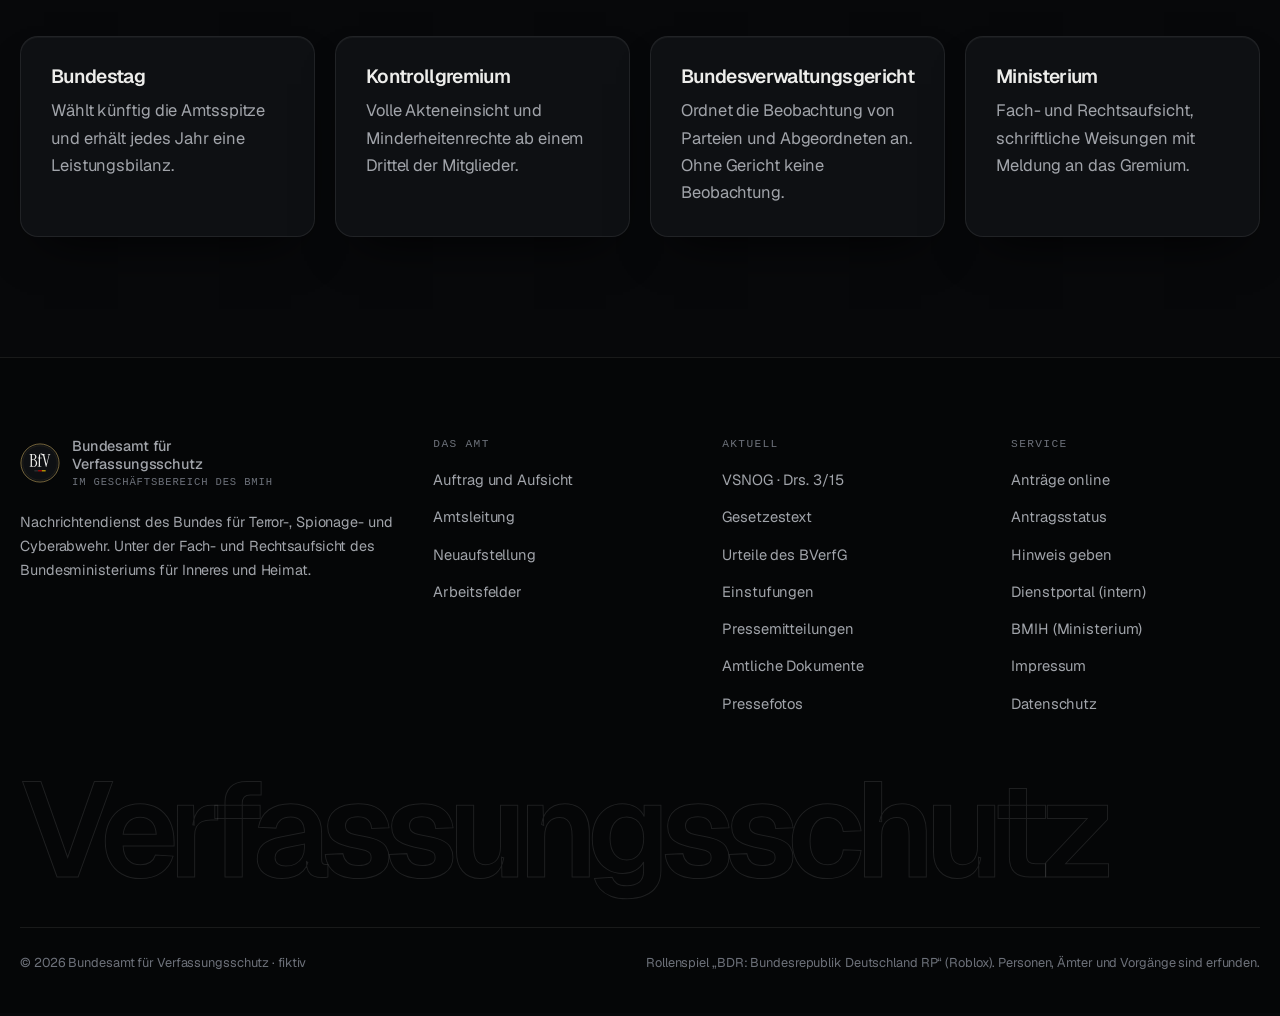
==== commit e59a0674: "Öffentliche Seite Amtliche Dokumente (ohne Hoheitszeichen) Listet die im Dienstportal öffentlich ges" ====
--- a/amt.html
+++ b/amt.html
@@ -109,6 +109,6 @@
       </div>
     </section>
   </main>
-  <script src="assets/vs.js?v=6"></script>
+  <script src="assets/vs.js?v=7"></script>
 </body>
 </html>
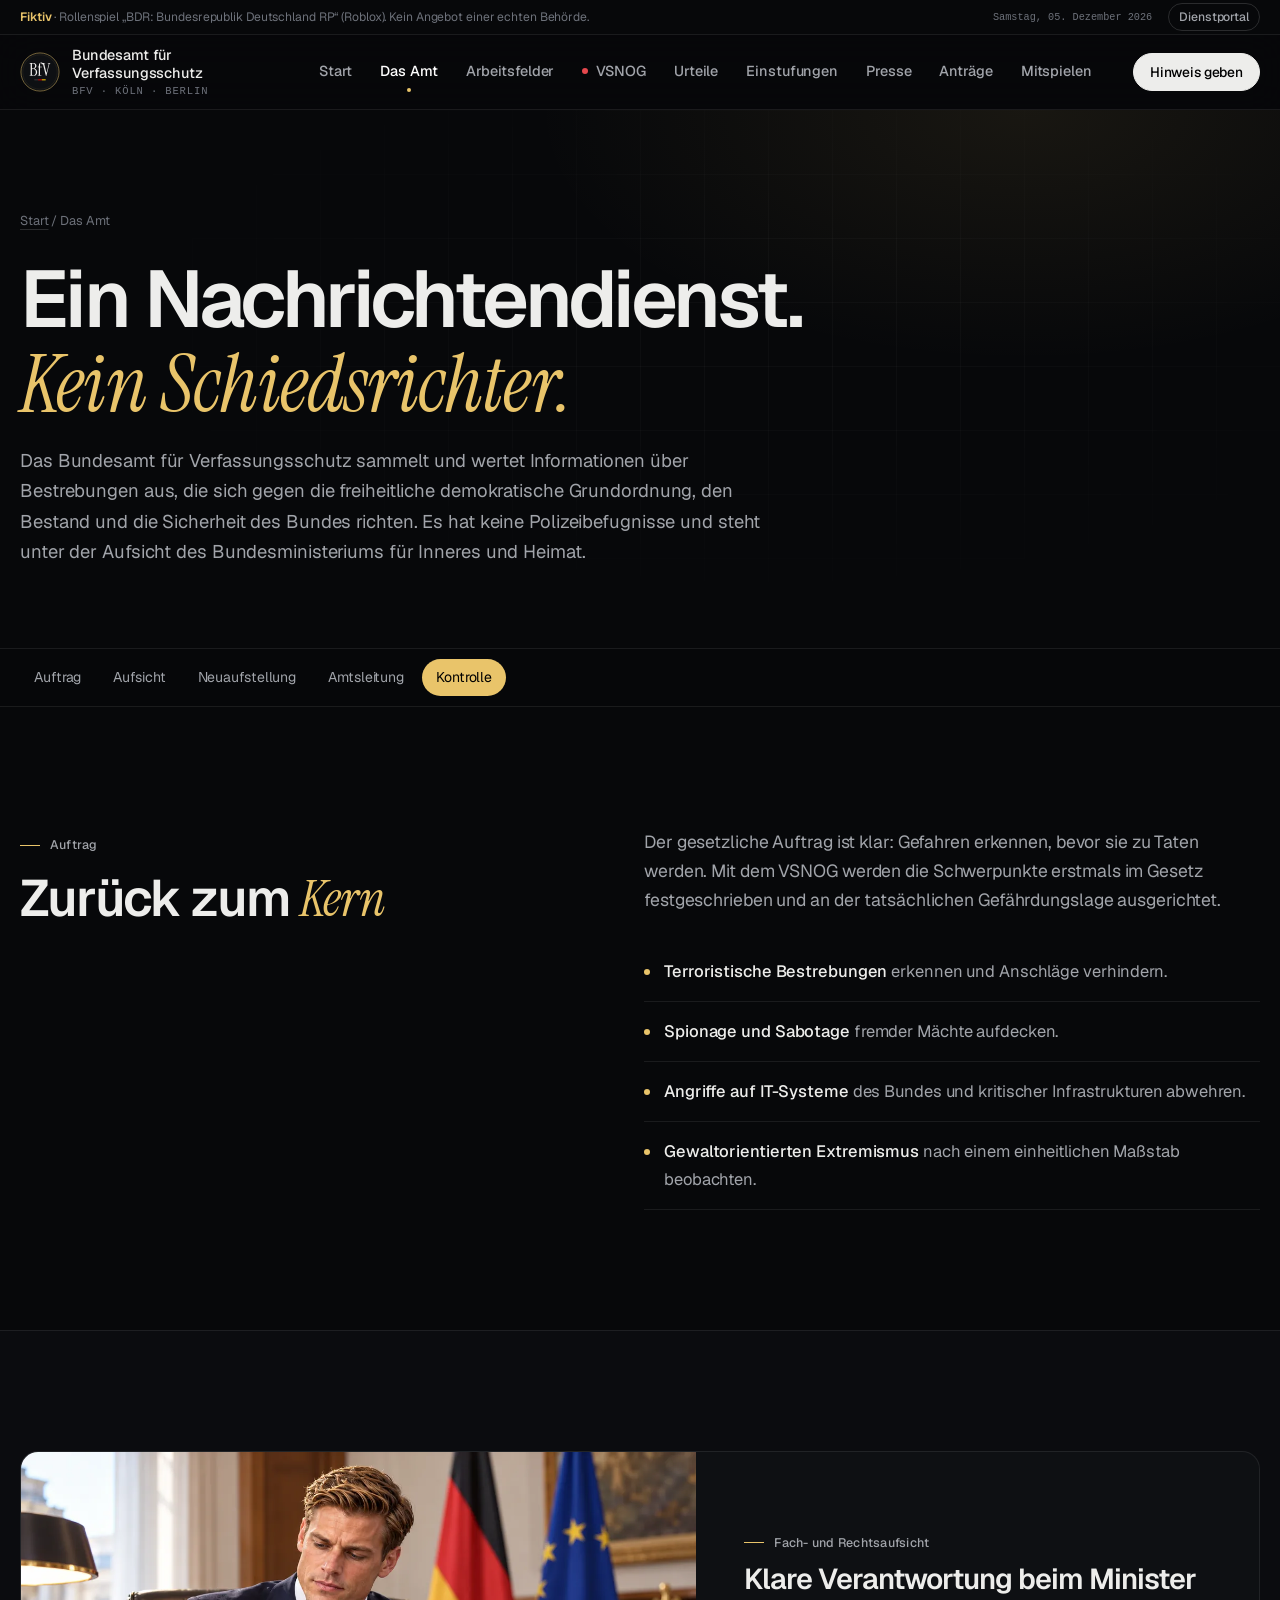
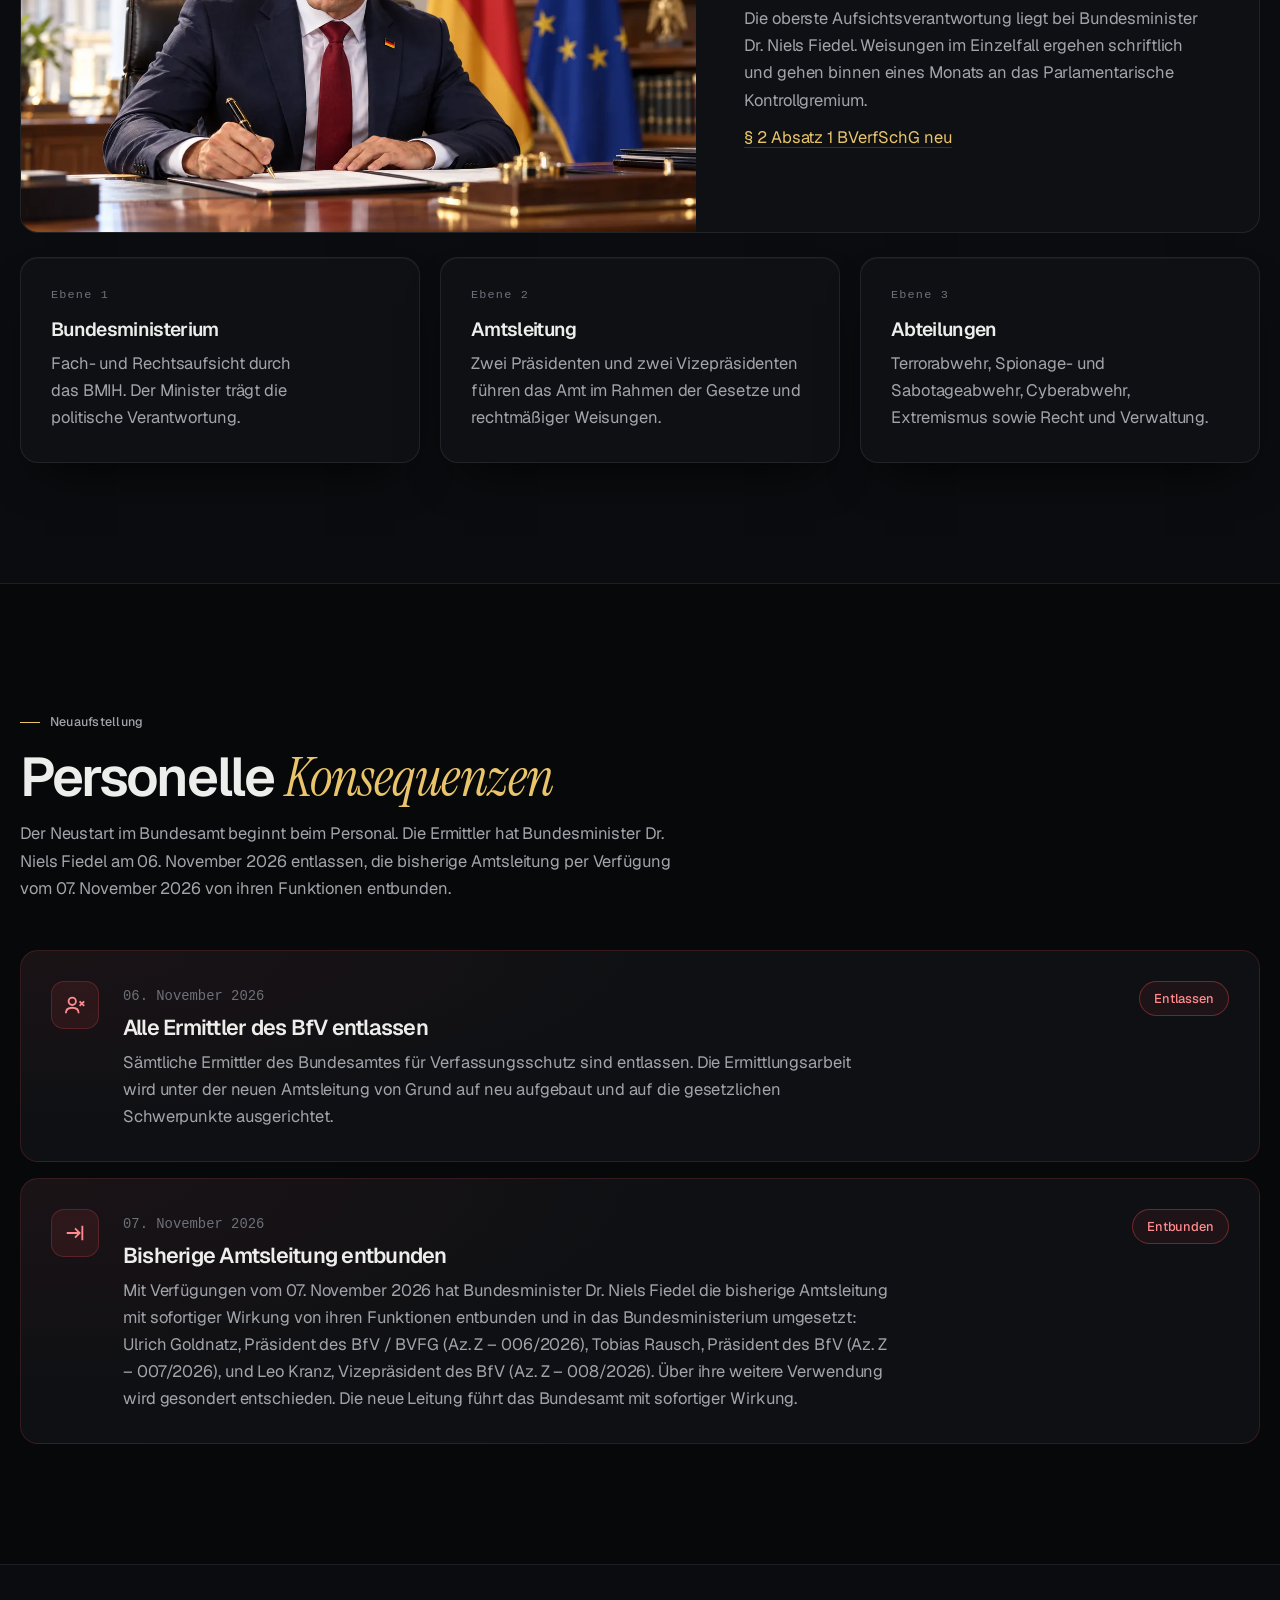
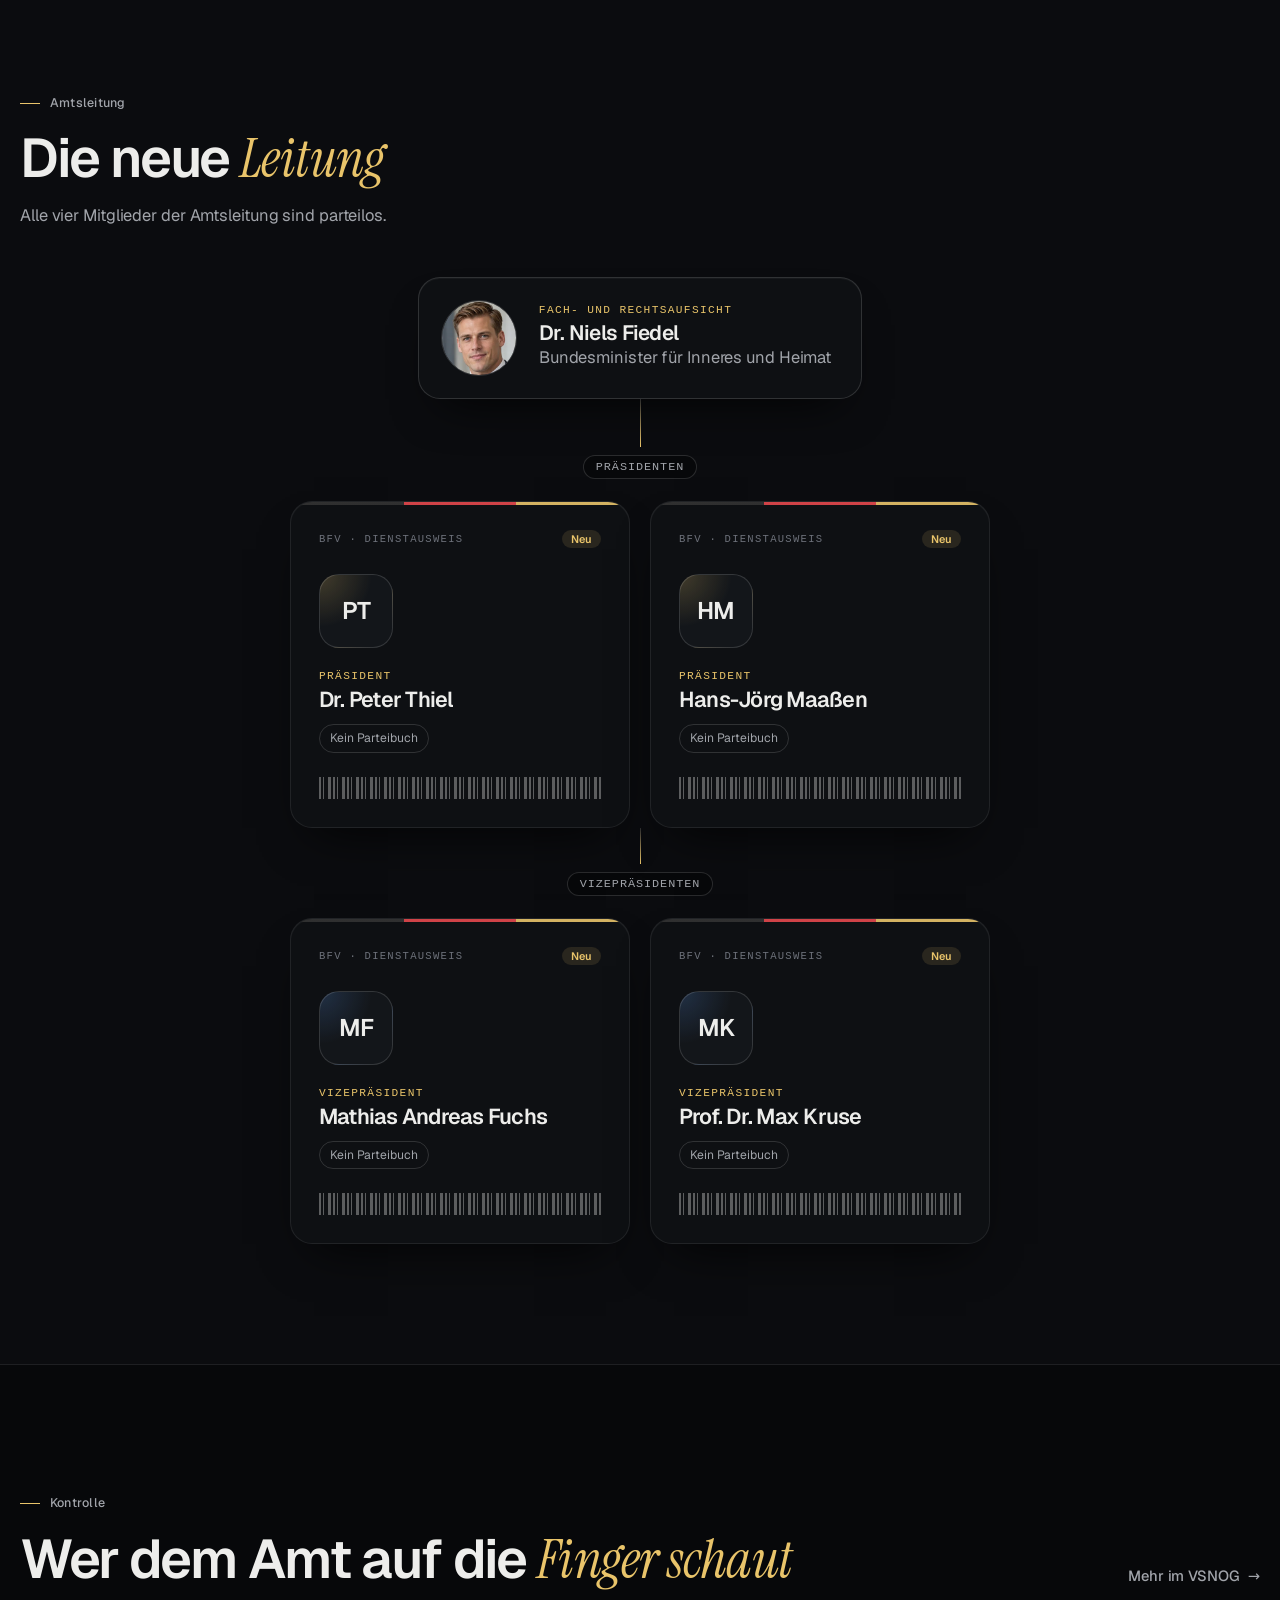
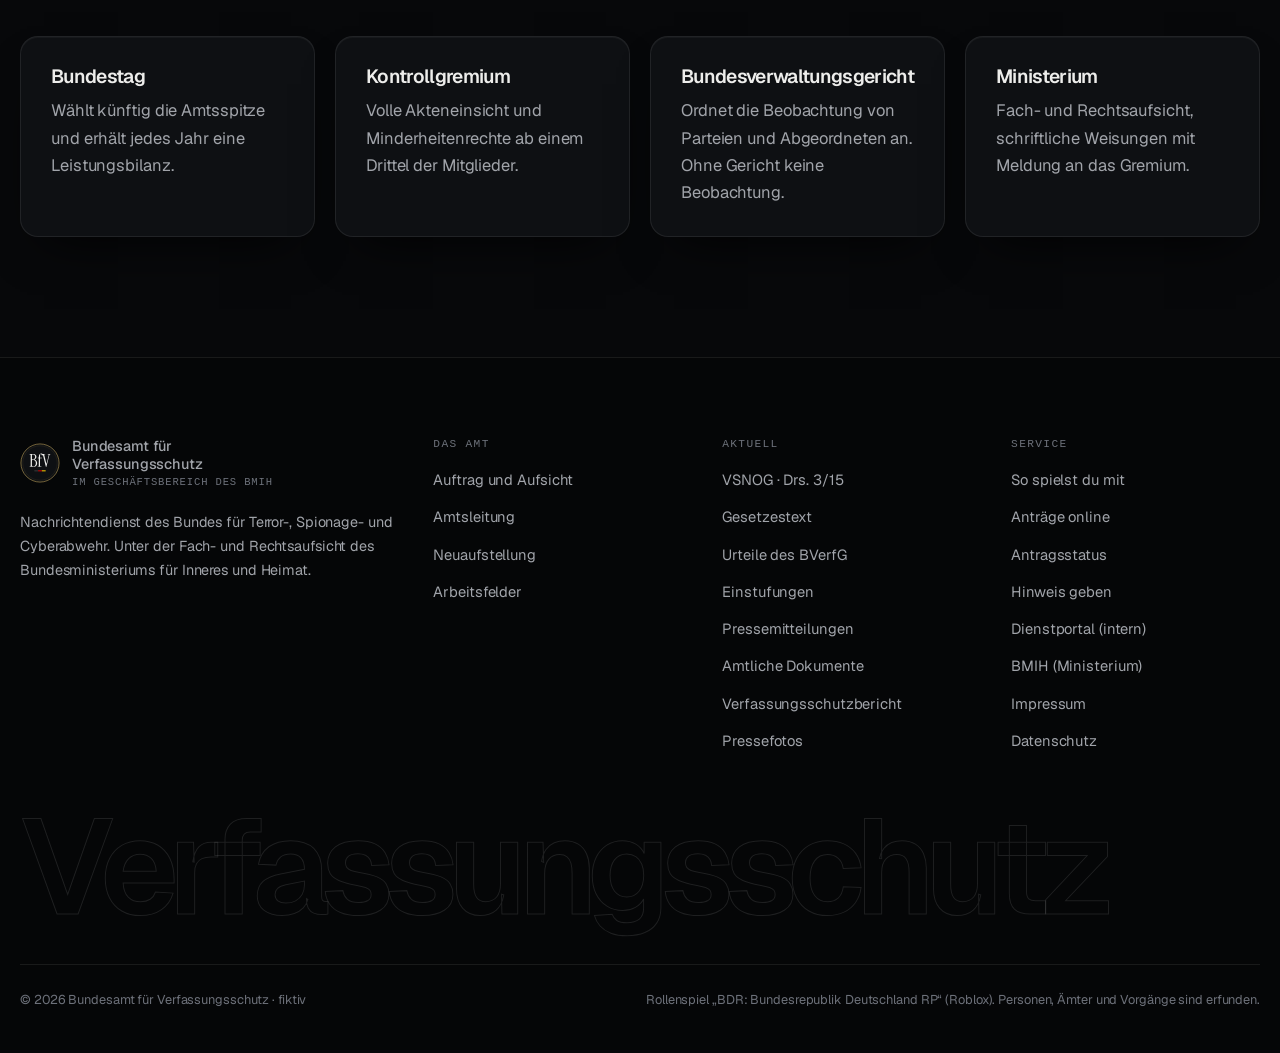
==== commit ae0eaa8e: "Seiten Mitspielen (Spielanleitung) und Verfassungsschutzbericht - mitspielen.html: was das BfV macht" ====
--- a/amt.html
+++ b/amt.html
@@ -109,6 +109,6 @@
       </div>
     </section>
   </main>
-  <script src="assets/vs.js?v=7"></script>
+  <script src="assets/vs.js?v=8"></script>
 </body>
 </html>
